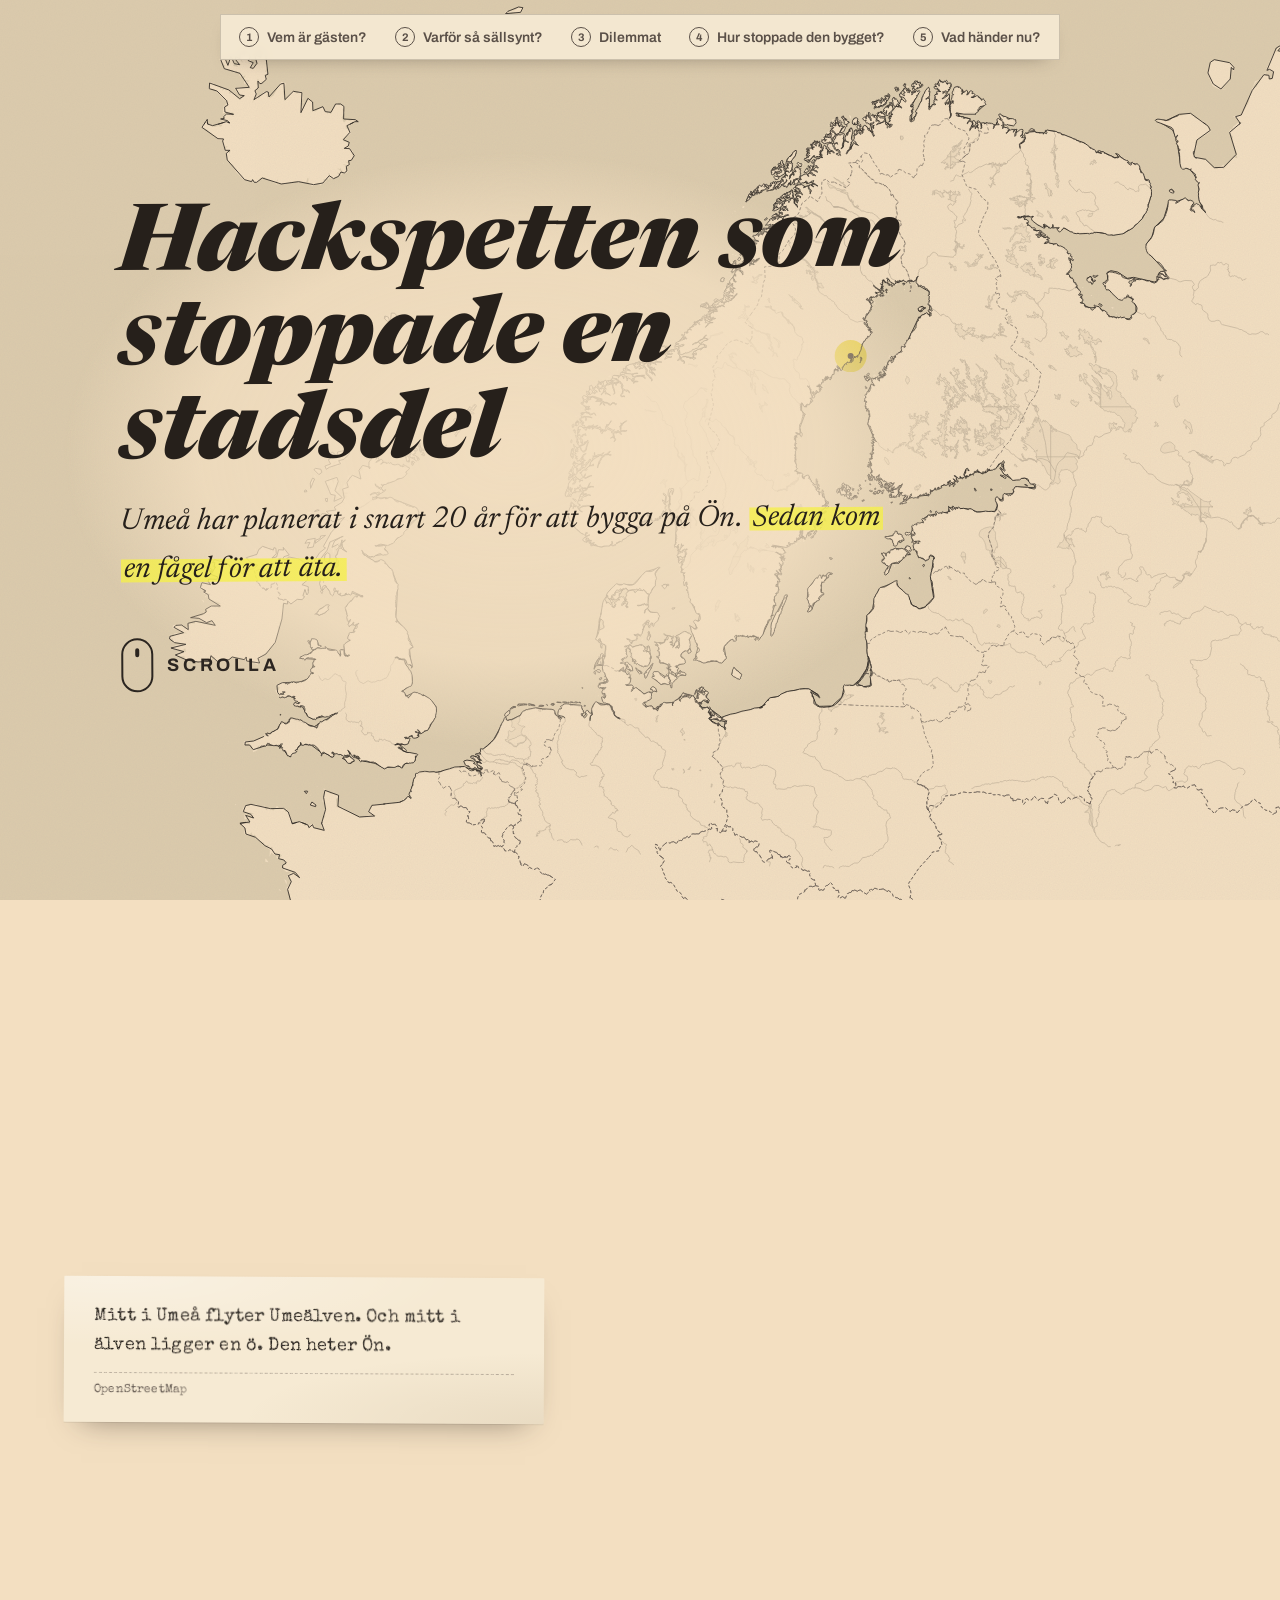
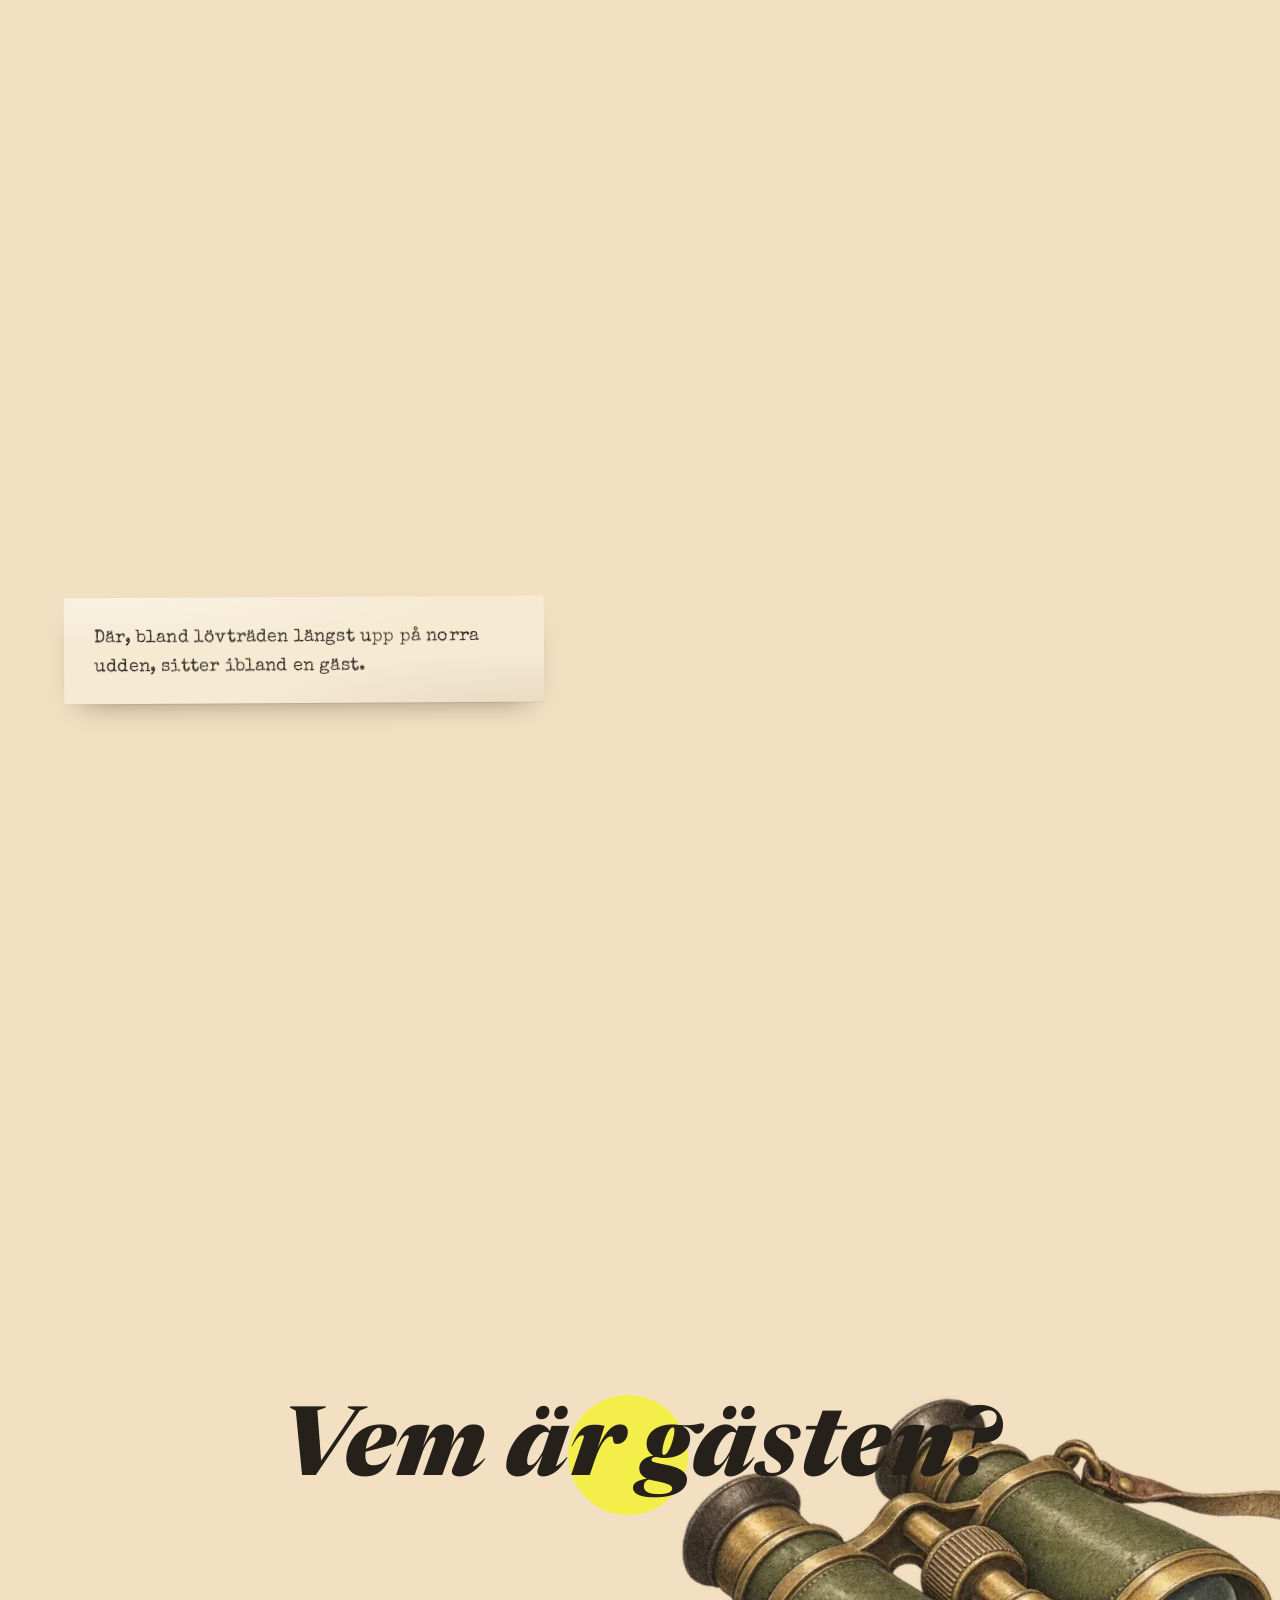
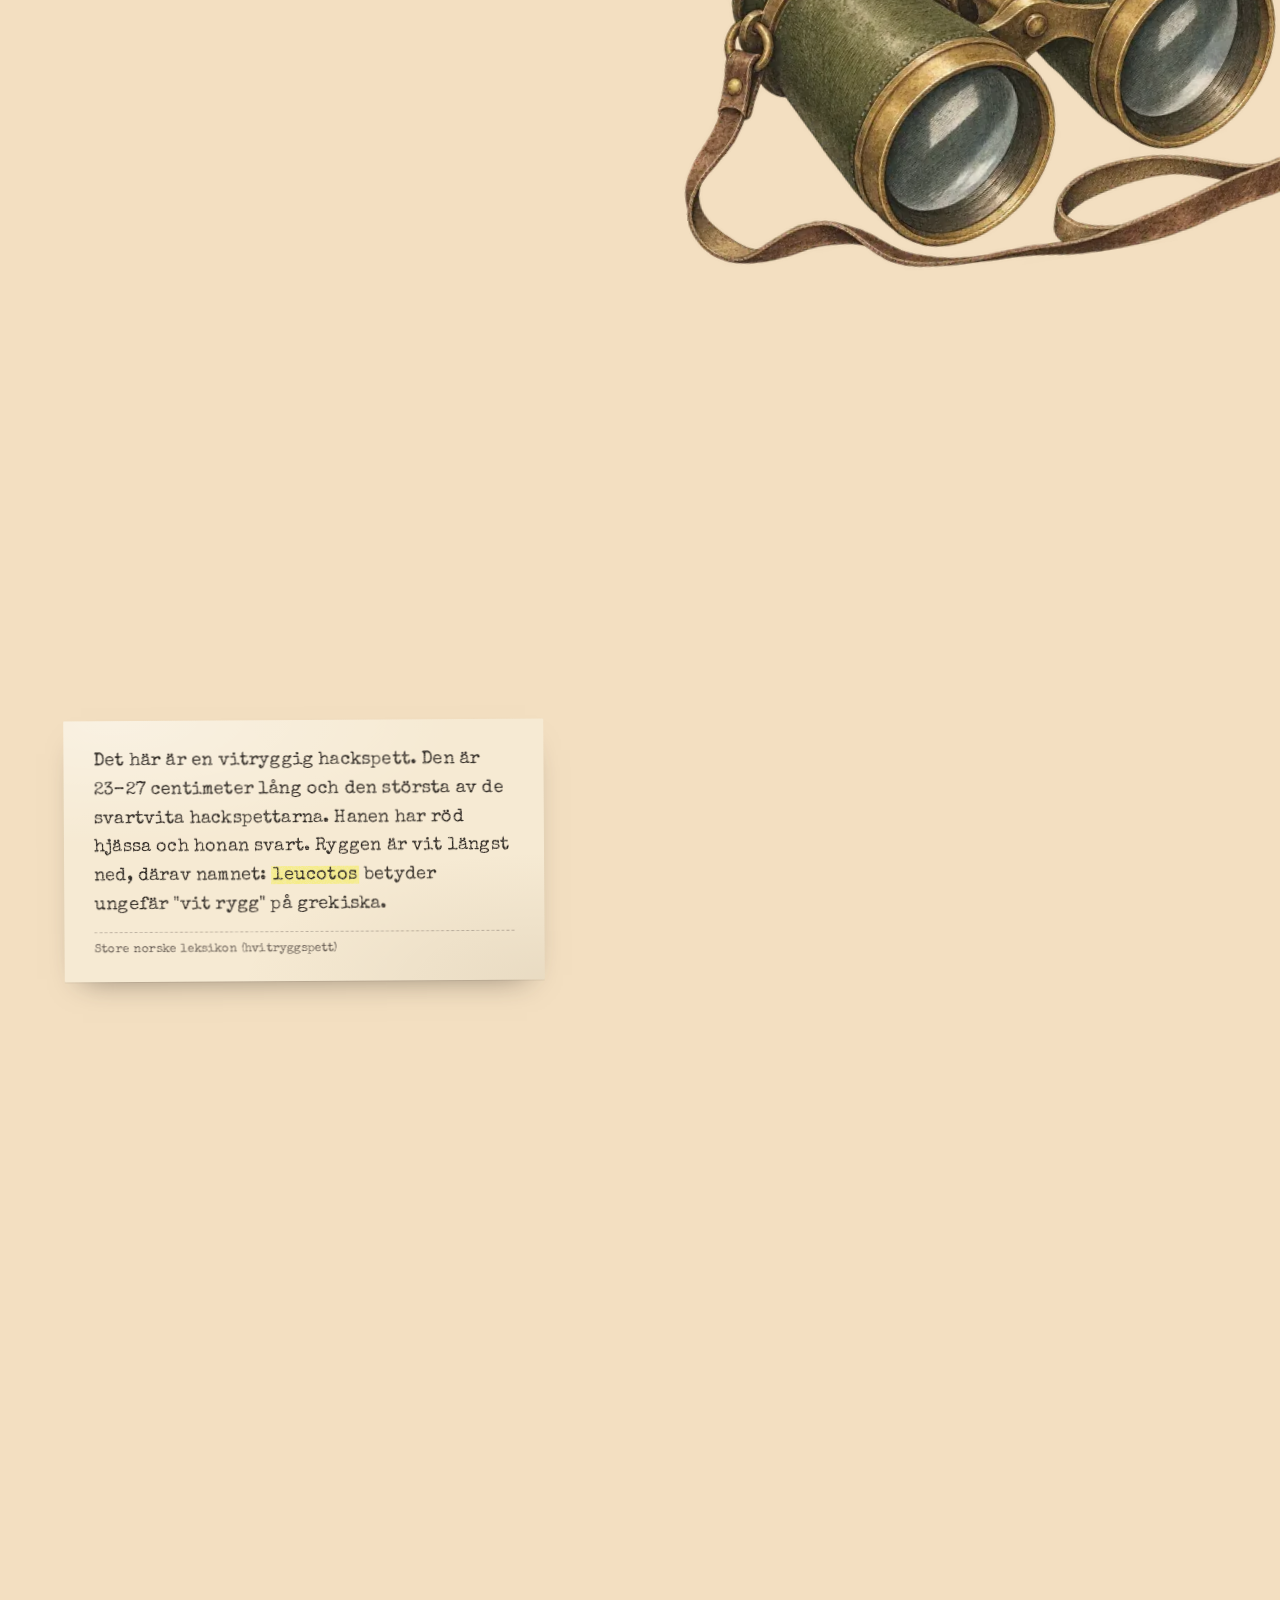
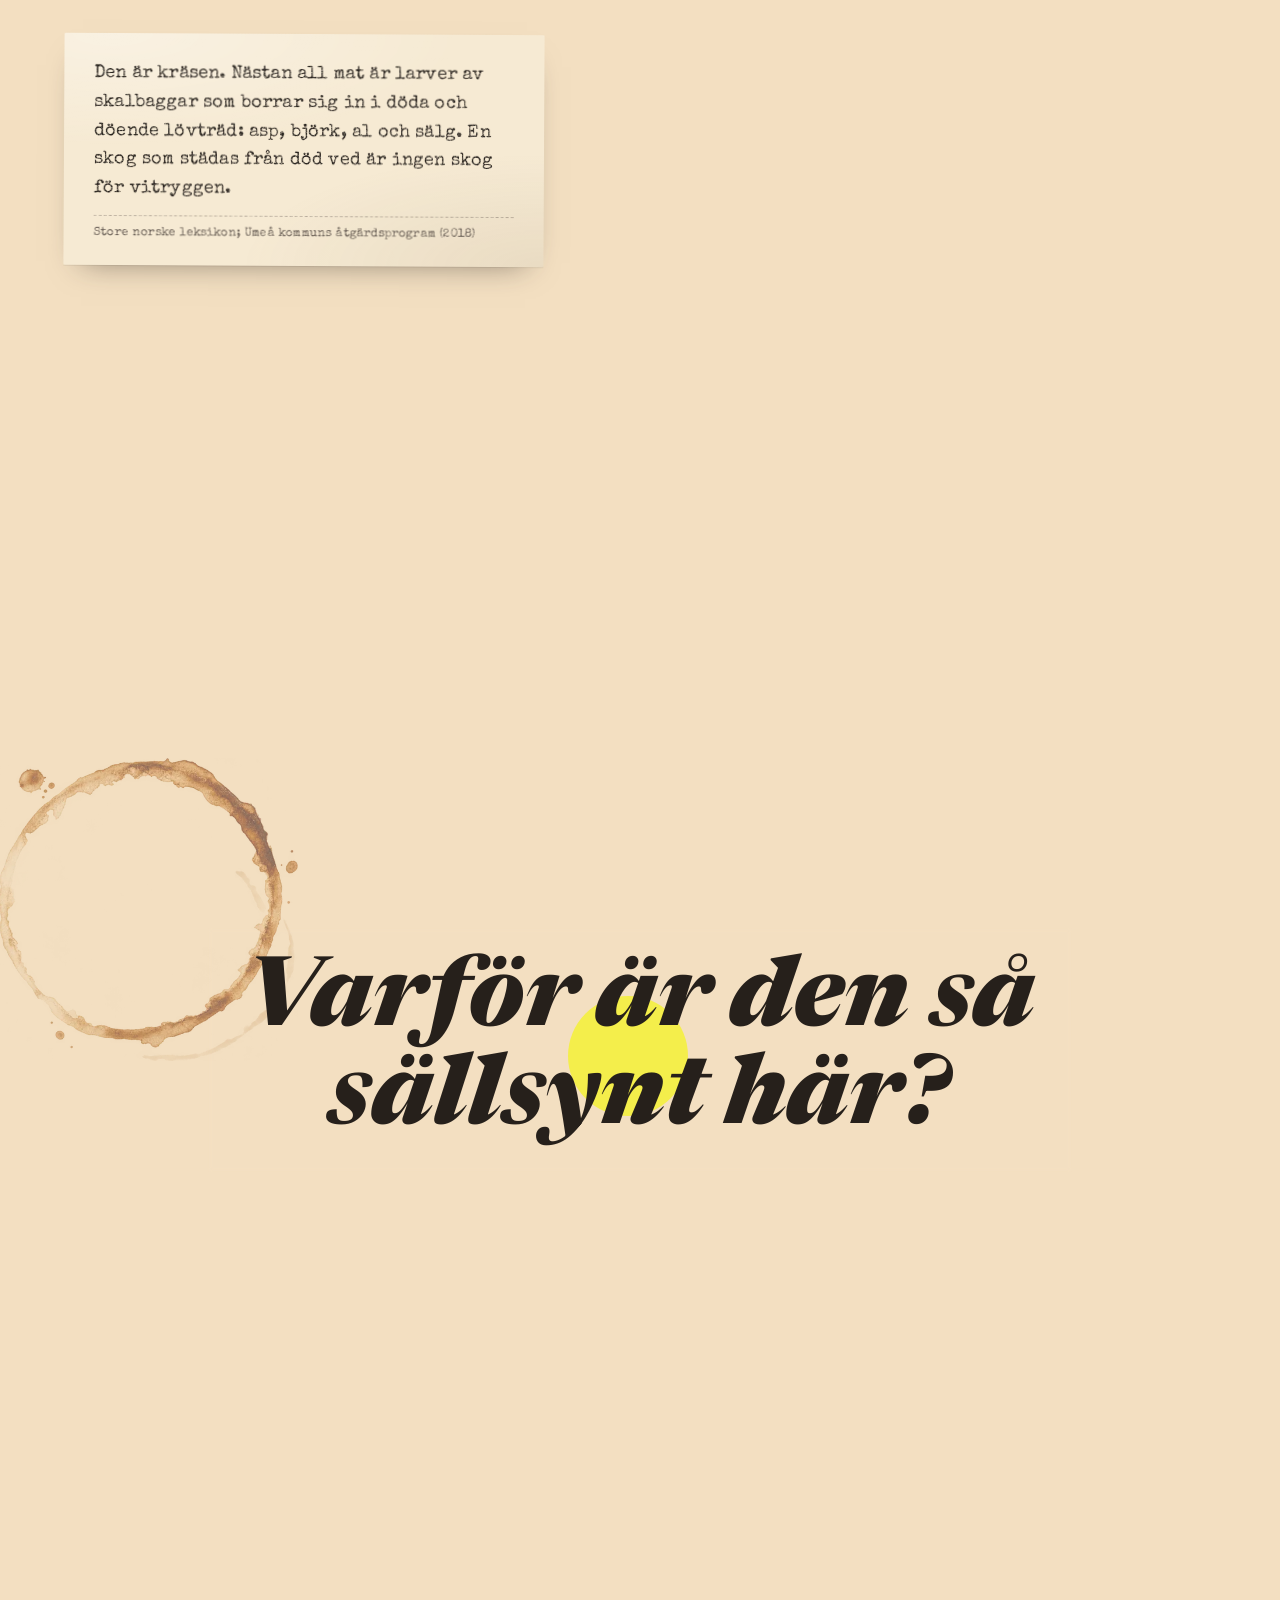
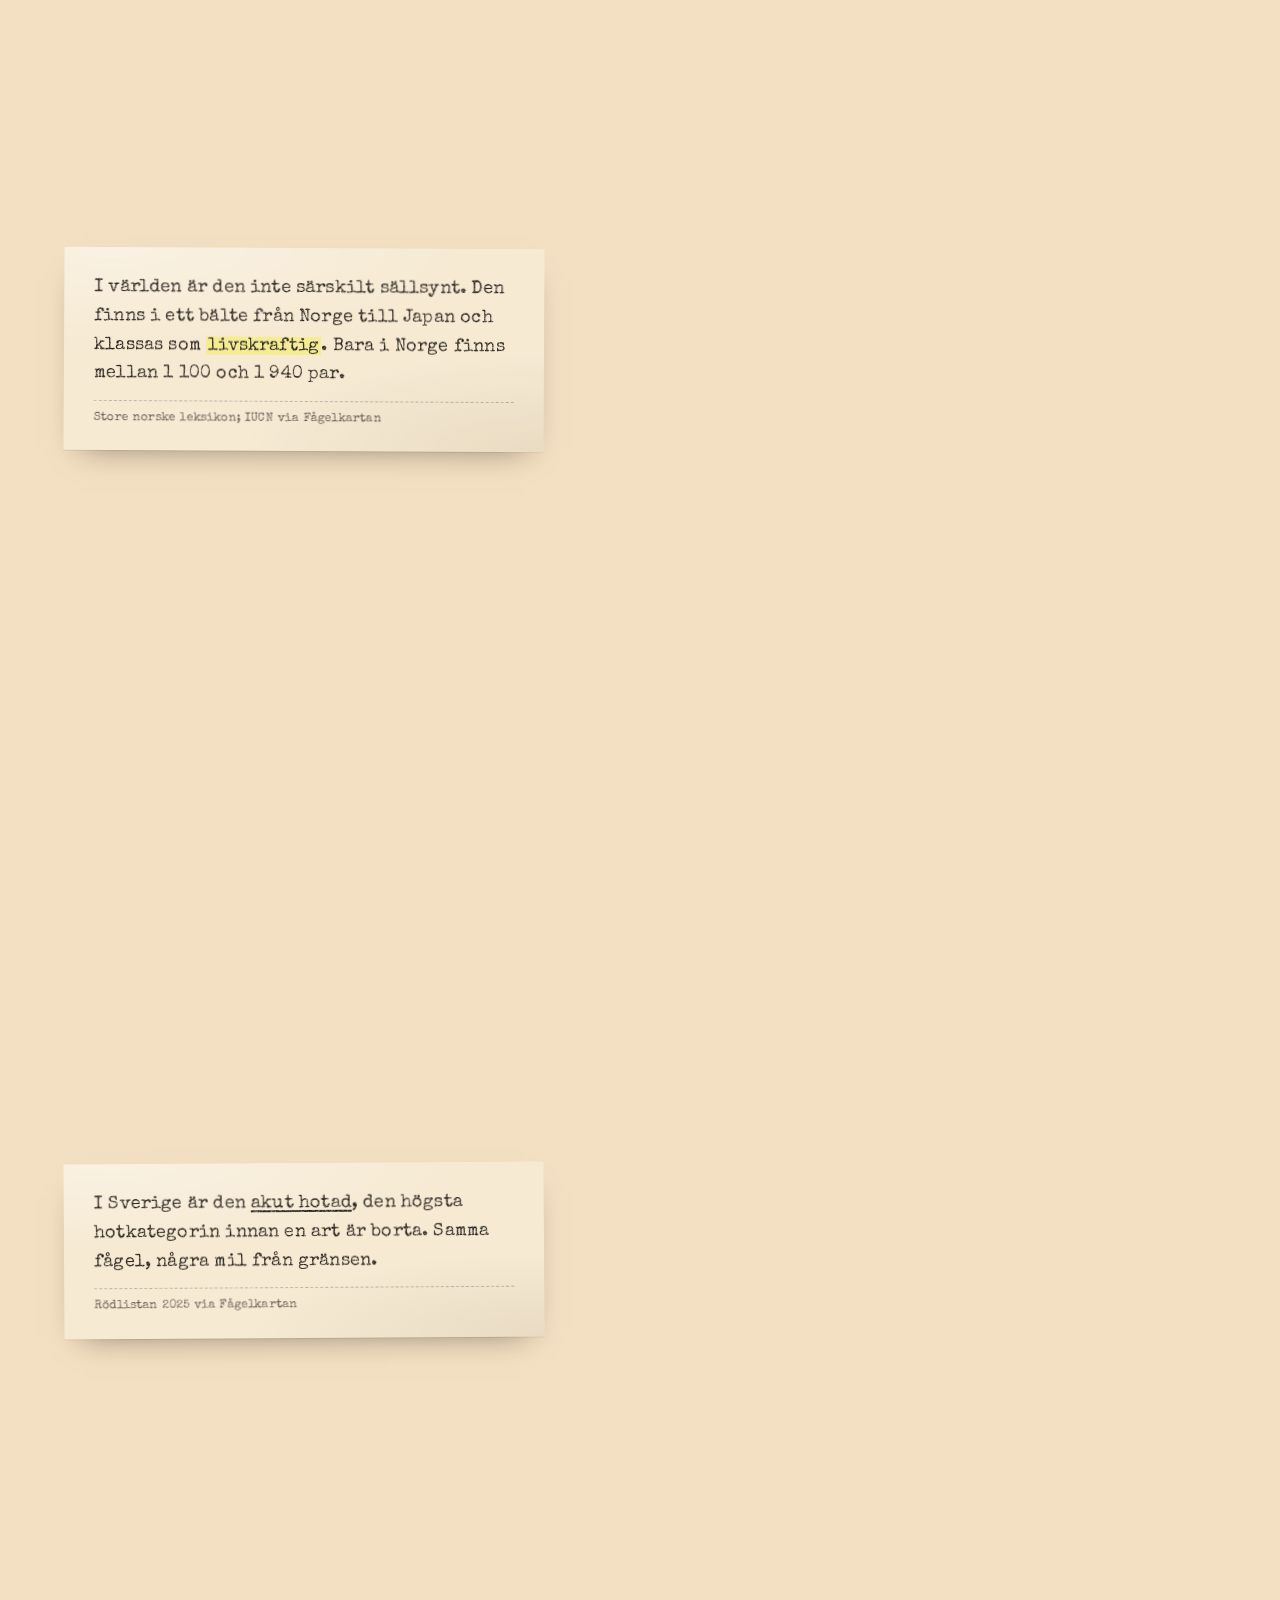
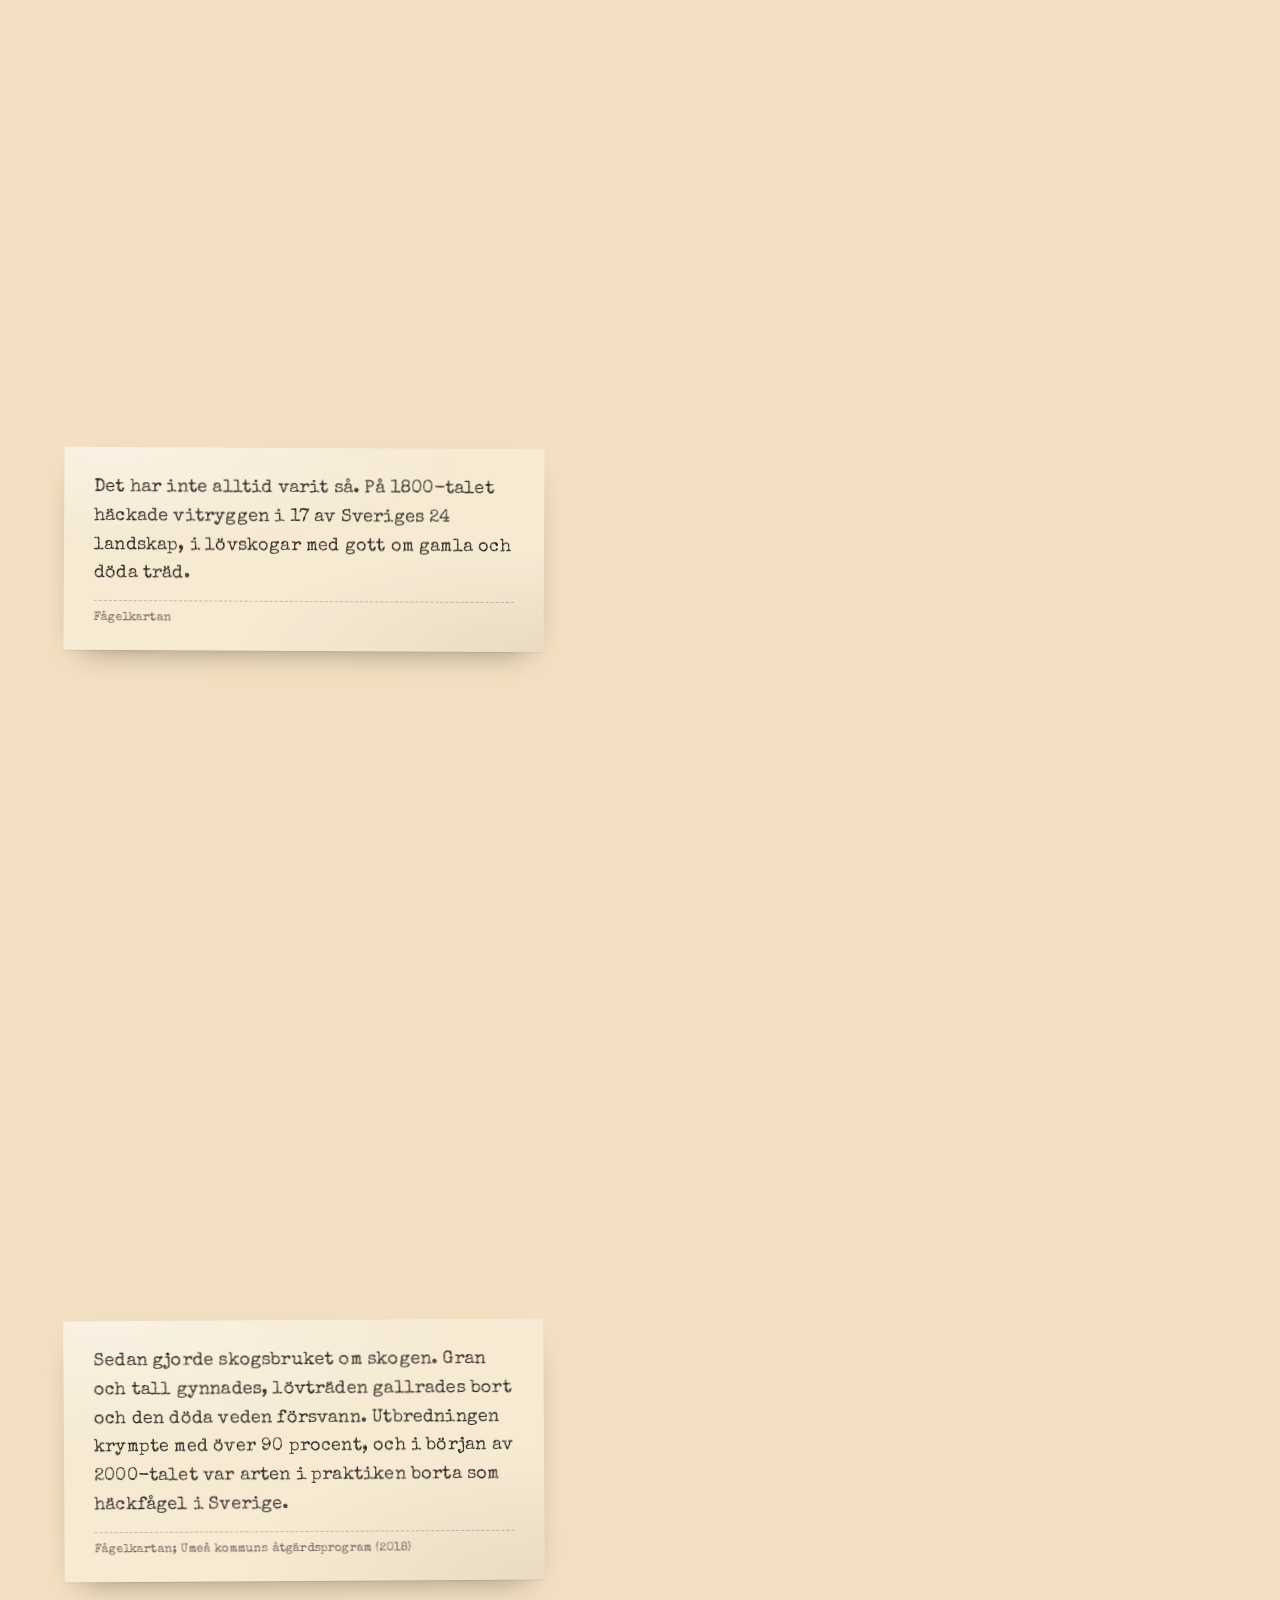
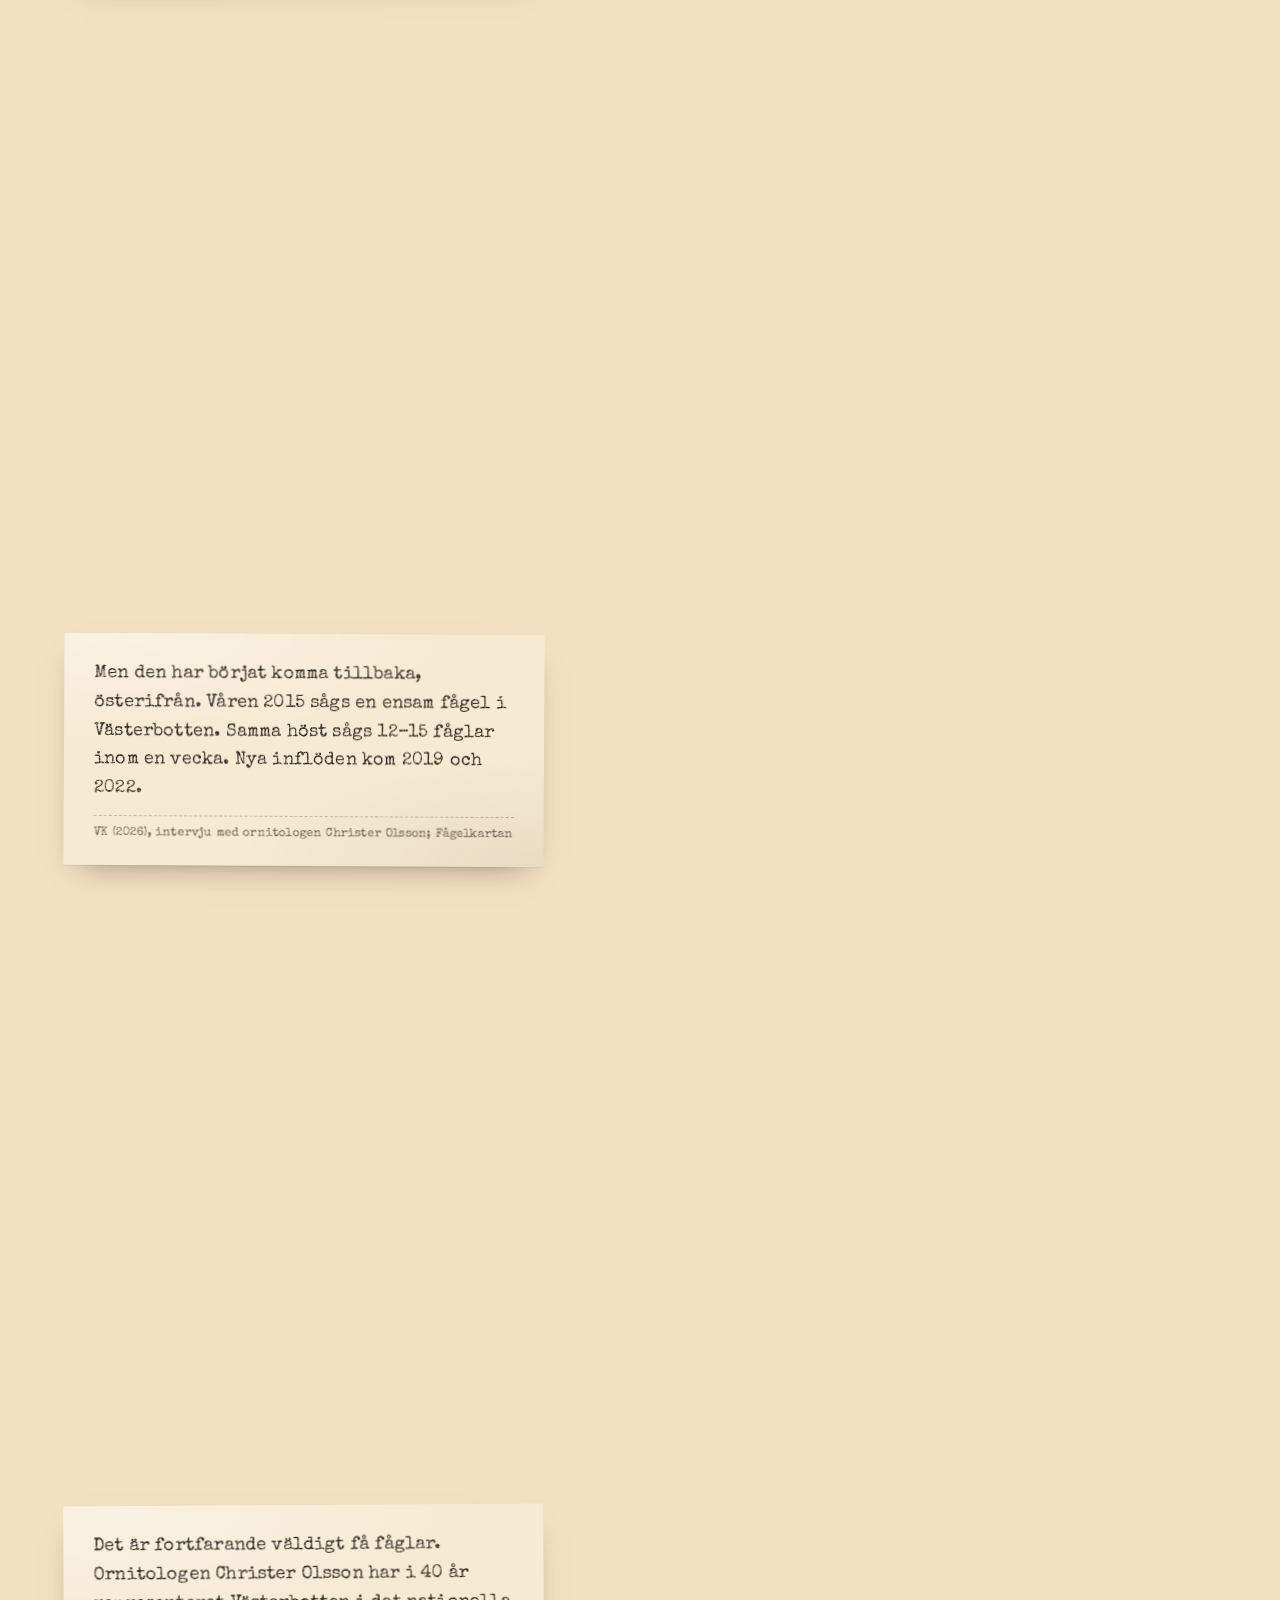
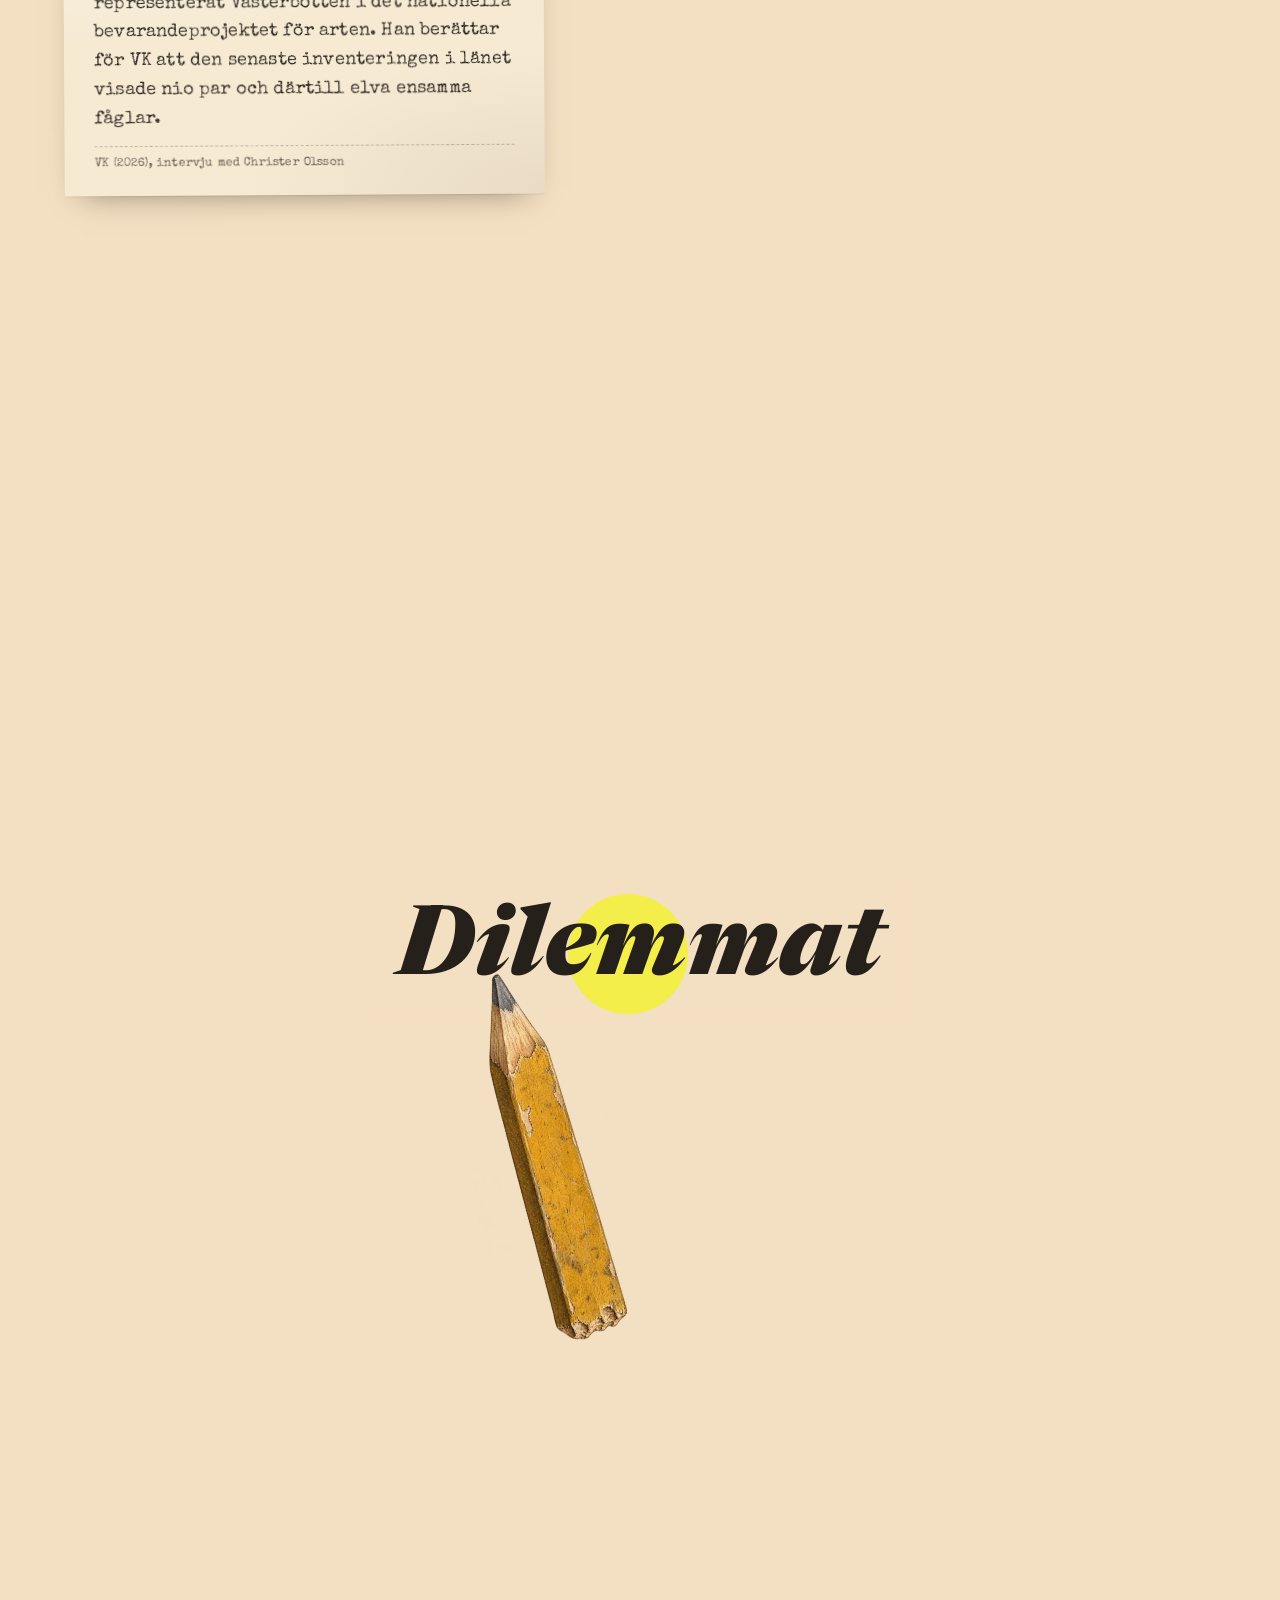
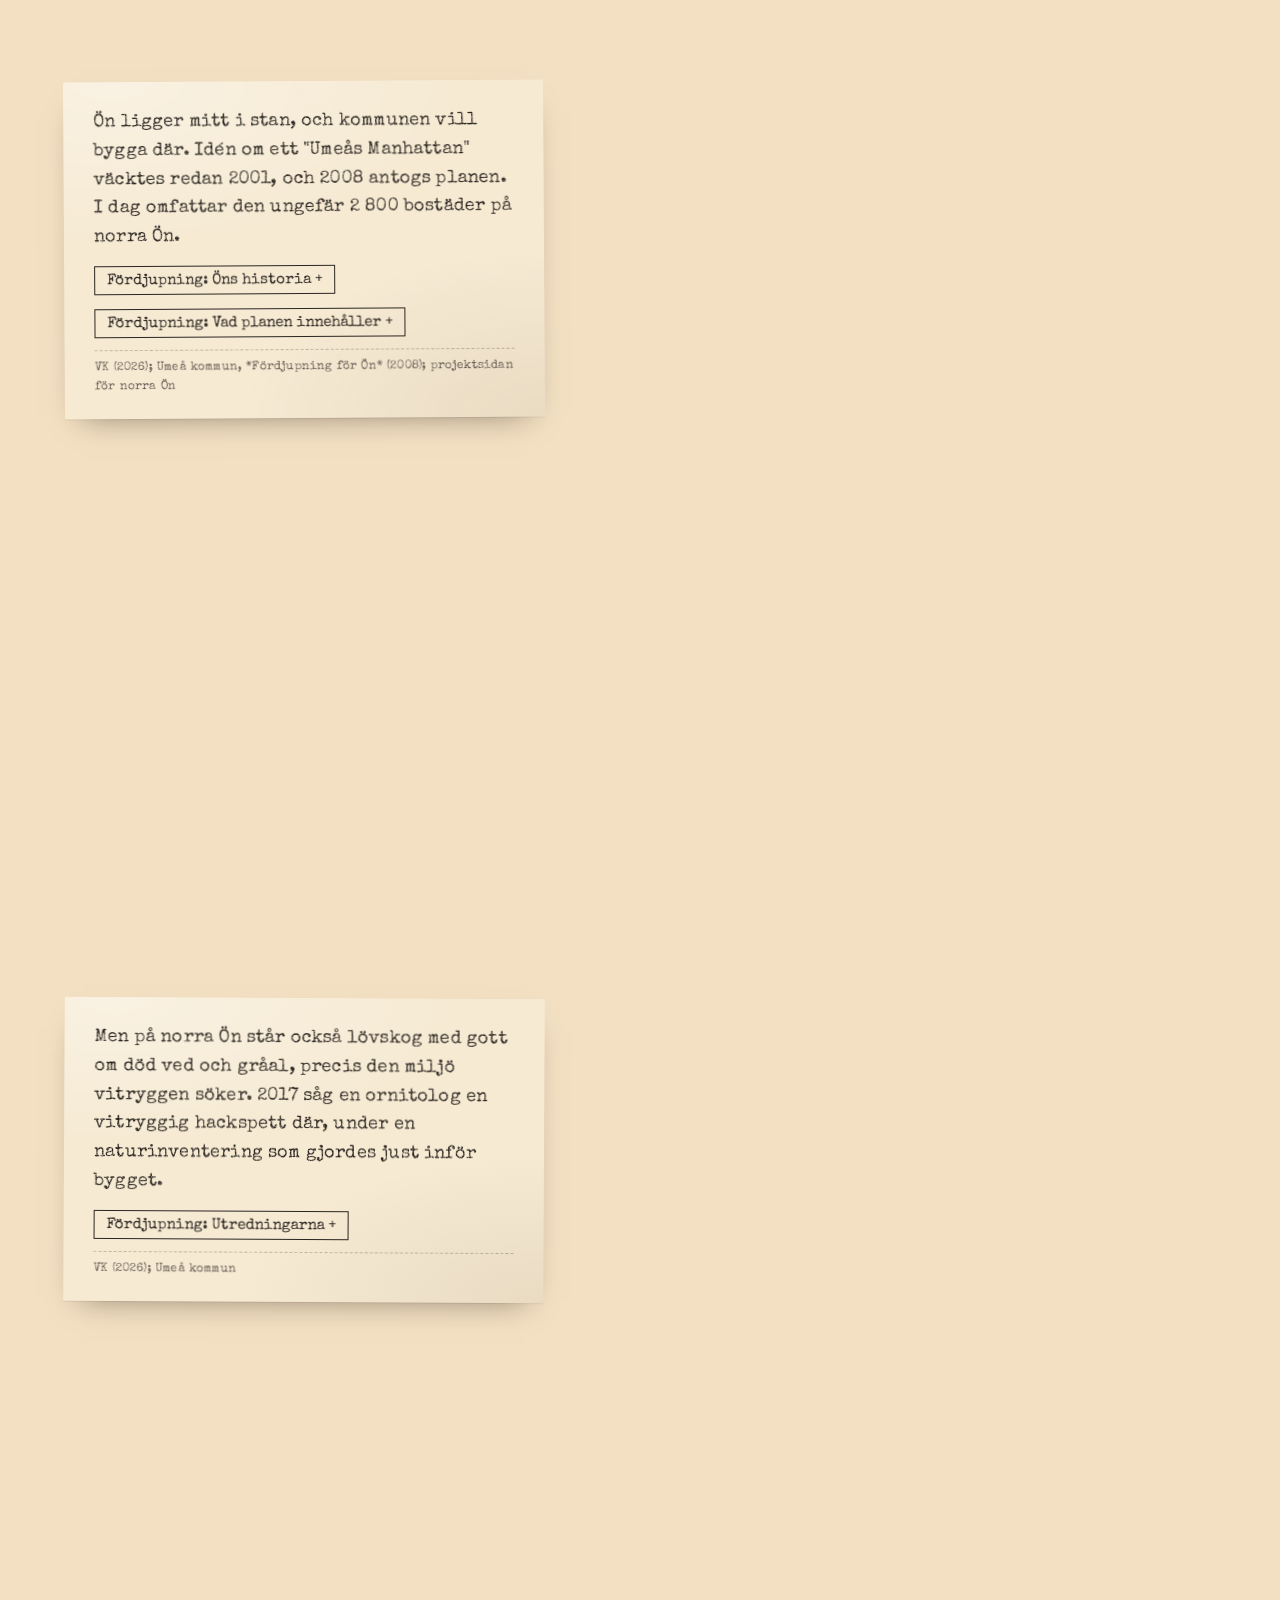
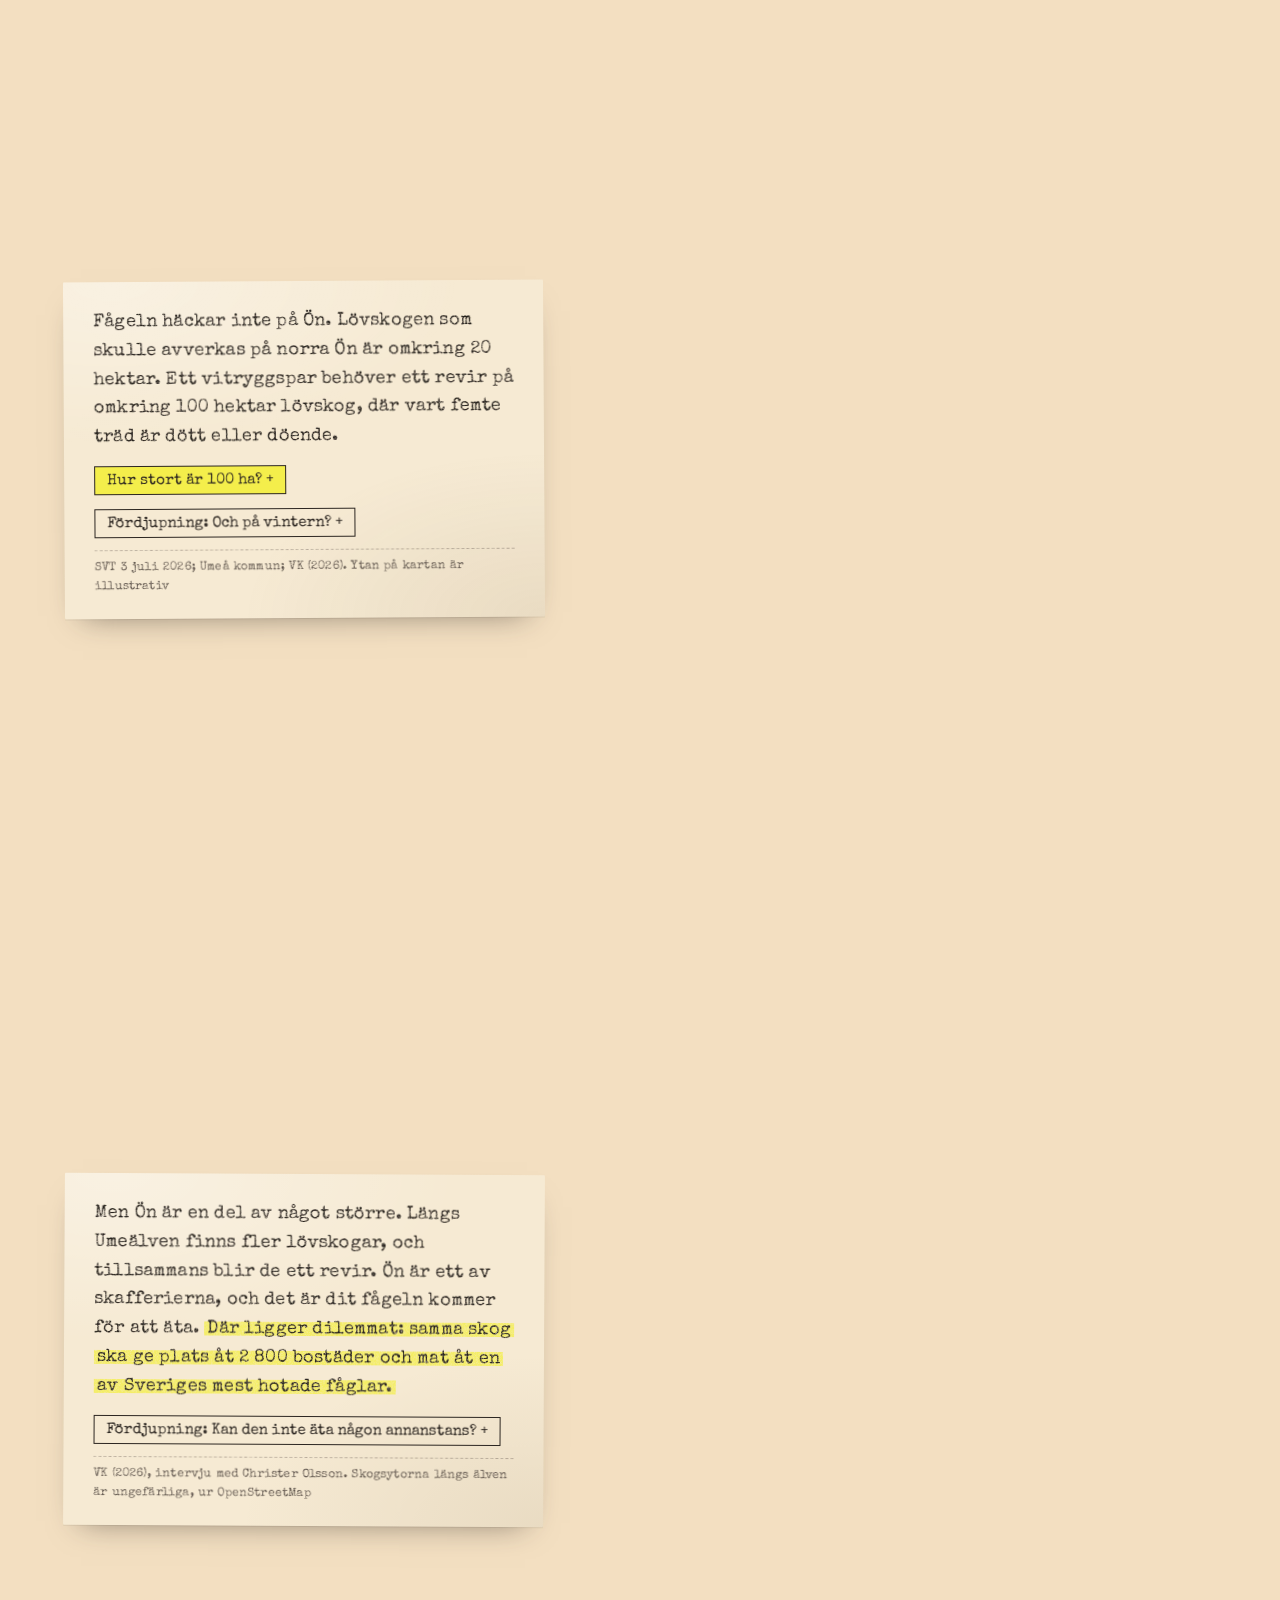
==== hackspett/index.html @ cfaf27ac "Hackspett förstra versionen" ====
<!doctype html>
<html lang="sv">
<head>
  <meta charset="utf-8">
  <meta name="viewport" content="width=device-width, initial-scale=1">
  <title>Hackspetten som stoppade en stadsdel</title>
  <meta name="description" content="Umeå har planerat i snart 20 år för att bygga på Ön. Sedan kom en fågel för att äta.">
  <meta property="og:title" content="Hackspetten som stoppade en stadsdel">
  <meta property="og:description" content="Umeå har planerat i snart 20 år för att bygga på Ön. Sedan kom en fågel för att äta.">
  <meta property="og:type" content="article">
  <meta property="og:locale" content="sv_SE">
  <meta property="og:image" content="https://whnd.se/hackspett/og.jpg">
  <meta property="og:image:width" content="1200">
  <meta property="og:image:height" content="630">
  <meta property="og:image:alt" content="Graverad plansch av en vitryggig hackspett på en trädstam, bredvid rubriken Hackspetten som stoppade en stadsdel">
  <meta name="twitter:card" content="summary_large_image">
  <meta name="twitter:title" content="Hackspetten som stoppade en stadsdel">
  <meta name="twitter:description" content="Umeå har planerat i snart 20 år för att bygga på Ön. Sedan kom en fågel för att äta.">
  <meta name="twitter:image" content="https://whnd.se/hackspett/og.jpg">
  <meta name="theme-color" content="#F3DFC1">
  <link rel="preconnect" href="https://fonts.googleapis.com">
  <link rel="preconnect" href="https://fonts.gstatic.com" crossorigin>
  <link href="https://fonts.googleapis.com/css2?family=Archivo:wght@400;500;700&family=Special+Elite&family=Newsreader:ital,opsz,wght@0,6..72,400;0,6..72,600;1,6..72,400;1,6..72,700;1,6..72,800&display=swap" rel="stylesheet">
  <script type="module" crossorigin src="./assets/main-CBr6T3GB.js"></script>
  <link rel="stylesheet" crossorigin href="./assets/main-Bh6C2mFi.css">
</head>
<body>
  <nav class="chapters" id="chapters" aria-label="Kapitel"></nav>
  <main>
    <section class="story" id="story">
      <div class="stage" id="stage">
        <svg id="map" class="layer" data-layer="map" aria-hidden="true"></svg>
        <canvas id="plate" class="layer" data-layer="plate" role="img" aria-label="Plansch av en vitryggig hackspett på en trädstam"></canvas>

        <div class="layer panel status" data-layer="status">
          <div class="row" data-p="status1"><span class="where">Världen</span><span class="what">Livskraftig</span></div>
          <div class="row" data-p="status2"><span class="where">Norge</span><span class="what">Livskraftig</span></div>
          <div class="row" data-p="status3"><span class="where">Sverige</span><span class="stamp small">Akut hotad</span></div>
        </div>

        <div class="layer panel forest" data-layer="forest">
          <div class="forest-head">
            <p class="forest-then" data-p="then">Förr: 17 av 24 landskap</p>
            <p class="forest-text" data-p="forestText">Lövskog blev gran.</p>
          </div>
          <svg id="forest" viewBox="-250 90 1500 450" preserveAspectRatio="xMidYMax meet" role="img" aria-label="En glänta med lövträd och döda stammar som fälls och ersätts av granar"></svg>
          <div class="forest-minus" data-p="minus"><span class="dot"></span><span class="num">−90 %</span><span class="cap">av utbredningen försvann</span></div>
        </div>

        <div class="layer panel stats" data-layer="stats">
          <div class="big"><span class="dot"></span><span class="num">2 800</span></div>
          <p class="cap">bostäder på norra Ön</p>
        </div>

        <div class="layer panel big201" data-layer="big201">
          <div class="line" data-p="b1"><span class="n"><i></i>20</span><span class="w">år.</span></div>
          <div class="line" data-p="b2"><span class="n"><i></i>20</span><span class="w">hektar.</span></div>
          <div class="line" data-p="b3"><span class="n"><i></i>1</span><span class="w">akut hotad art.</span><span class="mini" aria-hidden="true"></span></div>
        </div>

        <div class="layer panel doc" data-layer="doc">
          <div class="sheet" data-p="docIn">
            <img data-img="hf/dokument.webp" alt="Omslaget till ett åtgärdsprogram för vitryggig hackspett (illustration)">
            <span class="tag">Umeå · 2018</span>
          </div>
        </div>

        <div class="layer panel tl" data-layer="tl">
          <div class="tl-track">
            <div class="tl-bar"><span class="tl-fill" id="tlFill"></span></div>
            <div class="tl-pt" style="left:0%"><b>2001</b><span>idén om ”Umeås Manhattan”</span></div>
            <div class="tl-pt" style="left:22%"><b>2008</b><span>planen antas</span></div>
            <div class="tl-pt now" style="left:78%"><b>2026</b></div>
            <div class="tl-pt t33" style="left:100%" data-p="t33"><b>2033?</b><span>tidigast de första husen</span></div>
            <div class="tl-stamps">
              <div class="srow stampy" data-p="s1"><span class="stamp">Nej</span><span class="who"><b>Mars</b> Länsstyrelsen</span></div>
              <div class="srow stampy" data-p="s2"><span class="stamp">Nej</span><span class="who"><b>Juli</b> Mark- och miljödomstolen</span></div>
              <div class="srow stampy" data-p="s3"><span class="stamp">Prövas ej</span><span class="who"><b>Oktober</b> Mark- och miljööverdomstolen</span></div>
            </div>
          </div>
        </div>

        <div class="layer panel tlmini" data-layer="tlmini">
          <div class="strip"><b>2008</b><span class="seg"></span><b class="red">2026</b><span class="seg dash"></span><b class="big">2033?</b></div>
          <p>Tidigast de första husen. Broarna kommer först.</p>
        </div>

        <div class="layer panel grid" data-layer="grid">
          <div class="eu" data-p="eu">
            <svg viewBox="-60 -60 120 120" aria-hidden="true"><circle r="58" fill="#1F3E8C"/><g id="euStars" fill="#F4D23C"></g></svg>
            <span>EU-domstolen:<br><em>varje enskild fågel</em></span>
          </div>
          <div class="birds" id="birdGrid"></div>
        </div>

        <div class="layer panel check" data-layer="check">
          <div class="box">
          <h3>Dispens kräver</h3>
          <ul>
            <li><i></i>Ingen annan lämplig lösning</li>
            <li><i></i>Artens möjlighet att finnas kvar försämras inte – på något vis</li>
            <li><i></i>Ett särskilt dispensskäl</li>
          </ul>
          </div>
        </div>

        <div class="grain" aria-hidden="true"></div>
      </div>

      <div class="steps" id="steps"></div>
    </section>
  </main>
  <dialog id="more" aria-labelledby="moreTitle">
    <div class="sheet">
      <button class="close" type="button" aria-label="Stäng">×</button>
      <h2 id="moreTitle"></h2>
      <div class="body"></div>
    </div>
  </dialog>
  <!-- ink texture for the typewriter text: slightly ragged edges and uneven ink -->
  <svg width="0" height="0" style="position:absolute" aria-hidden="true">
    <filter id="typed" x="-5%" y="-5%" width="110%" height="110%">
      <feTurbulence type="fractalNoise" baseFrequency="0.9" numOctaves="2" seed="3" result="n"/>
      <feDisplacementMap in="SourceGraphic" in2="n" scale="1.1" xChannelSelector="R" yChannelSelector="G" result="d"/>
      <feTurbulence type="fractalNoise" baseFrequency="2.2" numOctaves="1" seed="8" result="speck"/>
      <feColorMatrix in="speck" type="matrix" values="0 0 0 0 0  0 0 0 0 0  0 0 0 0 0  -1.7 0 0 0 1.75" result="mask"/>
      <feComposite in="d" in2="mask" operator="in"/>
    </filter>
  </svg>
</body>
</html>
---- hackspett/assets/main-Bh6C2mFi.css ----
:root{--paper:#f3dfc1;--paper-2:#f8ebd6;--sea:#dccbac;--ink:#2b2520;--ink-soft:#5a5048;--yellow:#f4ee4b;--red:#c8382b;--serif:"Newsreader", Georgia, serif;--sans:"Archivo", system-ui, sans-serif}*{box-sizing:border-box}html,body{background:var(--paper);color:var(--ink);margin:0}body{font-family:var(--sans);-webkit-font-smoothing:antialiased}html.lenis,html.lenis body{height:auto}.lenis.lenis-smooth{scroll-behavior:auto!important}.story{position:relative}.stage{background:var(--paper);width:100%;height:100svh;position:sticky;top:0;overflow:hidden}.layer{opacity:0;pointer-events:none;will-change:opacity, transform;width:100%;height:100%;position:absolute;inset:0}#map{opacity:1}#plate{display:block}.grain{pointer-events:none;opacity:.14;background-image:url("data:image/svg+xml;utf8,<svg xmlns='http://www.w3.org/2000/svg' width='240' height='240'><filter id='n'><feTurbulence type='fractalNoise' baseFrequency='.85' numOctaves='2' stitchTiles='stitch'/><feColorMatrix values='0 0 0 0 0.5  0 0 0 0 0.45  0 0 0 0 0.4  0 0 0 1.1 0'/></filter><rect width='240' height='240' filter='url(%23n)'/></svg>");position:absolute;inset:0;transform:translateZ(0)}#map .sea{fill:var(--sea)}#map .land{fill:var(--paper);stroke:none}#map .coast{fill:none;stroke:var(--ink);stroke-width:.9px;vector-effect:non-scaling-stroke;stroke-linejoin:round}#map .lakes,#map .water{fill:var(--sea);stroke:var(--ink);stroke-width:.6px;vector-effect:non-scaling-stroke}#map .rivers,#map .streams{fill:none;stroke:var(--ink);stroke-width:.7px;vector-effect:non-scaling-stroke;stroke-linecap:round}#map .streams{stroke-width:.5px;stroke-dasharray:2 2}#map .borders{fill:none;stroke:var(--ink-soft);stroke-width:.6px;stroke-dasharray:3 2;vector-effect:non-scaling-stroke}#map .woods{fill:#dcd3a6;stroke:none}#map .road-major{fill:none;stroke:var(--ink);stroke-width:1.5px;vector-effect:non-scaling-stroke;stroke-linecap:round}#map .road-minor{fill:none;stroke:var(--ink);stroke-width:.7px;vector-effect:non-scaling-stroke;stroke-linecap:round}#map .paths{fill:none;stroke:var(--ink-soft);stroke-width:.45px;vector-effect:non-scaling-stroke;stroke-dasharray:1.5 1.5}#map .rail{fill:none;stroke:var(--ink);stroke-width:1.2px;vector-effect:non-scaling-stroke;stroke-dasharray:6 3}#map .buildings{fill:var(--ink);opacity:.72}#map .island{fill:none;stroke:var(--ink);stroke-width:2.2px;vector-effect:non-scaling-stroke}#map .hl{mix-blend-mode:multiply}#map .hl-yellow{fill:var(--yellow)}#map .hl-red{fill:var(--red);opacity:.35}#map .hl-grey{fill:#b9ae9d}#map .range circle{fill:var(--yellow)}#map .arrow{fill:none;stroke:var(--ink);stroke-linecap:round}#map .square{fill:none;stroke:var(--ink);stroke-width:1.5px;stroke-dasharray:5 4;vector-effect:non-scaling-stroke}#map .bridge{fill:none;stroke:var(--red);stroke-width:3px;vector-effect:non-scaling-stroke;stroke-dasharray:6 5;stroke-linecap:round}#map text{font-family:var(--serif);fill:var(--ink);paint-order:stroke;stroke:var(--paper);stroke-width:3px;stroke-linejoin:round;font-style:italic;font-weight:600}#map text.sans{font-family:var(--sans);letter-spacing:.08em;text-transform:uppercase;font-style:normal;font-weight:700}.photo img{object-fit:cover;object-position:58% 40%;width:100%;height:100%;display:block}.photo figcaption,.placeholder small{color:#fff;text-shadow:0 1px 3px #0009;font-size:12px;position:absolute;bottom:10px;right:12px}.placeholder{place-items:center;display:grid}.ph-box{aspect-ratio:4/3;border:2px dashed var(--ink);background:repeating-linear-gradient(135deg, transparent 0 14px, #2b25200f 14px 15px), var(--paper-2);text-align:center;flex-direction:column;justify-content:center;align-items:center;gap:10px;width:min(82vw,720px);padding:24px;display:flex}.ph-box span{font-family:var(--serif);font-size:clamp(22px,3vw,34px);font-style:italic}.ph-box small{color:var(--ink-soft);text-shadow:none;font-size:14px;position:static}.panel{flex-direction:column;justify-content:center;align-items:center;padding:8vh 6vw;display:flex}.panel .cap{font-family:var(--serif);text-align:center;margin:18px 0 0;font-size:clamp(20px,2.4vw,30px);font-style:italic}.panel h3{font-family:var(--serif);margin:0 0 20px;font-size:clamp(28px,3.6vw,48px);font-style:italic;font-weight:700}.stamp{border:6px solid var(--red);color:var(--red);font-family:var(--sans);text-transform:uppercase;letter-spacing:.08em;background:#f3dfc166;padding:4px 18px;font-size:clamp(36px,6vw,72px);font-weight:700;display:inline-block;transform:rotate(-4deg)}.stamp.small{border-width:4px;font-size:clamp(18px,2.4vw,28px)}.status{justify-content:flex-start;align-items:stretch;padding-top:7vh}.status .row{border-bottom:2px solid var(--ink);background:#f3dfc1d9;justify-content:space-between;align-items:center;gap:16px;width:100%;max-width:560px;margin:0 auto;padding:8px 0;display:flex}.status .where{font-family:var(--serif);font-size:clamp(26px,3.2vw,40px);font-style:italic;font-weight:700}.status .what{font-size:clamp(16px,1.8vw,22px);font-weight:700}.big{align-items:baseline;gap:18px;display:flex;position:relative}.big .dot,.big201 i{background:var(--yellow);mix-blend-mode:multiply;border-radius:50%;position:absolute}.big .dot{width:1.2em;height:1.2em;font-size:clamp(120px,22vw,260px);top:-.05em;left:-.25em}.big .num{white-space:nowrap;font-family:var(--serif);font-size:clamp(120px,22vw,260px);font-style:italic;font-weight:800;line-height:1;position:relative}.big .of{font-family:var(--serif);font-size:clamp(24px,3vw,40px);font-style:italic;position:relative}.count{justify-content:flex-start;align-items:flex-start;padding-top:8vh}.trees{justify-content:flex-end;padding-bottom:6vh}.trees svg{width:min(92vw,700px);height:auto}.timeline ol{border-left:3px solid var(--ink);background:#f3dfc1e0;margin:0;padding:0 0 0 28px;list-style:none}.timeline li{align-items:baseline;gap:20px;padding:10px 16px 10px 0;display:flex}.timeline b{font-family:var(--serif);min-width:4.5em;font-size:clamp(26px,3.2vw,40px);font-style:italic}.timeline span{font-size:clamp(16px,1.8vw,22px)}.stats{flex-flow:wrap;align-content:center;gap:28px 48px}.stats div{background:#f3dfc1e0;flex-direction:column;align-items:center;padding:6px 10px;display:flex}.stats b{font-family:var(--serif);font-size:clamp(56px,8vw,110px);font-style:italic;font-weight:800;line-height:1}.stats span{letter-spacing:.06em;text-transform:uppercase;font-size:16px;font-weight:700}.big201{align-items:flex-start;gap:2vh;padding-left:10vw}.big201 .line{align-items:baseline;gap:24px;display:flex}.big201 .n{font-family:var(--serif);min-width:1.3em;font-size:clamp(110px,18vh,220px);font-style:italic;font-weight:800;line-height:1;position:relative}.big201 i{width:1.15em;height:1.15em;top:-.05em;left:-.2em}.big201 .n{z-index:0}.big201 .w{font-family:var(--serif);font-size:clamp(48px,8vh,96px);font-style:italic;font-weight:700}.comp{align-items:flex-start;padding-left:max(6vw,24px)}.comp ul{font-family:var(--serif);margin:0;padding:0;font-size:clamp(24px,3vw,38px);list-style:none}.comp li:before{content:"◦ "}.comp .cap{text-align:left;font-size:18px}.stamps{align-items:flex-start;gap:3vh;padding-left:max(8vw,24px)}.stamps .srow{align-items:center;gap:24px;display:flex}.stamps .srow:nth-child(2){margin-left:6vw}.stamps .srow:nth-child(3){margin-left:12vw}.stamps .who{flex-direction:column;font-size:18px;display:flex}.stamps .who b{font-family:var(--serif);font-size:clamp(24px,2.6vw,34px);font-style:italic}.grid .birds{grid-template-columns:repeat(8,minmax(0,1fr));gap:14px;width:min(86vw,640px);display:grid}.grid svg{width:100%;height:auto}.check ul{flex-direction:column;gap:18px;max-width:620px;margin:0;padding:0;list-style:none;display:flex}.check li{align-items:flex-start;gap:16px;font-size:clamp(20px,2.2vw,28px);display:flex}.check i{border:3px solid var(--ink);background:var(--paper-2);flex:0 0 34px;height:34px}.sizes{flex-flow:wrap;align-content:center;gap:6vw}.sizes .opt{font-family:var(--serif);flex-direction:column;align-items:center;gap:12px;font-size:24px;font-style:italic;display:flex}.sizes .blob{background:var(--ink);opacity:.85;border-radius:48% 52% 50% 50%/30% 30% 70% 70%}.sizes .full{width:200px;height:90px}.sizes .small{opacity:.55;width:110px;height:60px}.sizes .cap{flex-basis:100%;font-size:20px}.t2033 .track{font-family:var(--serif);align-items:center;gap:18px;font-size:clamp(48px,7vw,96px);font-style:italic;font-weight:800;display:flex}.t2033 .bar{background:var(--ink);width:min(40vw,420px);height:6px;display:block}.t2033 .b{color:var(--red)}.steps{z-index:2;pointer-events:none;margin-top:-100svh;padding:0 0 40vh;position:relative}.step{align-items:center;min-height:100svh;padding:0 5vw;display:flex}.step:first-child{min-height:100svh}.card{pointer-events:auto;max-width:30rem;font-family:var(--serif);-webkit-backdrop-filter:blur(2px);backdrop-filter:blur(2px);background:#f8ebd6f0;border:1px solid #2b252040;padding:22px 26px 18px;font-size:21px;line-height:1.5;box-shadow:0 10px 30px -18px #2b252099}.card p{margin:0 0 .6em}.card p:last-of-type{margin-bottom:0}.card h1{font-family:var(--serif);margin:0 0 14px;font-size:clamp(40px,6vw,72px);font-style:italic;font-weight:800;line-height:1.02}.card .kicker{font-family:var(--sans);letter-spacing:.14em;text-transform:uppercase;color:var(--ink-soft);margin-bottom:8px;font-size:12px;font-weight:700}.card .src{font-family:var(--sans);color:var(--ink-soft);border-top:1px solid #2b252026;margin-top:12px;padding-top:8px;font-size:12px}.card .note{font-family:var(--sans);background:#f4ee4b59;margin-top:12px;padding:10px 12px;font-size:14px;line-height:1.45}.step.title .card{box-shadow:none;-webkit-backdrop-filter:none;backdrop-filter:none;background:radial-gradient(closest-side,#f3dfc1eb,#f3dfc1bf 70%,#f3dfc100);border:0;max-width:46rem;padding:48px 56px}.step.title .card p{font-size:24px}.step.final .card{box-shadow:none;text-align:center;background:0 0;border:0;max-width:44rem;margin:0 auto}.scrollhint{font-family:var(--sans);letter-spacing:.14em;text-transform:uppercase;color:var(--ink-soft);margin-top:28px;font-size:13px}@media (min-width:761px){.panel{align-items:center;padding-left:calc(5vw + 33rem);padding-right:4vw}.placeholder{padding-left:calc(5vw + 31rem)}.ph-box{width:min(46vw,640px)}.big201,.comp,.stamps{padding-left:calc(5vw + 34rem)}#plate{width:64%;left:auto;right:0}.step.final{justify-content:flex-start}.step.final .card{text-align:left;margin:0}}@media (max-width:760px){.step{align-items:flex-end;padding:0 4vw 9vh}.card{width:100%;max-width:none;padding:16px 18px 14px;font-size:18px}.step.title{align-items:center}.grid .birds{grid-template-columns:repeat(6,minmax(0,1fr))}.panel{padding-bottom:38vh}.count,.status{padding-top:5vh}.big201{padding-left:8vw}.big201 .n{font-size:clamp(72px,11vh,120px)}.big201 .w{font-size:clamp(34px,5.5vh,56px)}.stamps{padding-left:6vw}.stamps .srow:nth-child(2){margin-left:4vw}.stamps .srow:nth-child(3){margin-left:8vw}.stamps .stamp{border-width:4px;font-size:30px}.stamps .who{font-size:14px}.stamps .who b{font-size:20px}}@media (prefers-reduced-motion:reduce){.layer{transition:opacity .4s}}.minus .big .num,.minus .big .dot{font-size:clamp(90px,14vw,200px)}#map path{vector-effect:non-scaling-stroke}#map .arrow{vector-effect:none}:root{--type:"Special Elite", "Courier Prime", "Courier New", monospace}.card{font-family:var(--type);letter-spacing:.01em;color:#26201b;background:radial-gradient(120% 80% at 10% 0,#ffffff59,#0000 60%),radial-gradient(90% 70% at 100% 100%,#785a321a,#0000 70%),#f6ead3;border:0;border-radius:1px;padding:26px 30px 22px;font-size:18px;line-height:1.6;box-shadow:0 1px #2b252014,0 14px 30px -18px #2b25208c}.card p,.card .kicker,.card .src{filter:url(#typed)}.card strong{text-underline-offset:3px;font-weight:400;text-decoration:underline;text-decoration-thickness:1.5px}.card em{background:#f4ee4b8c;padding:0 2px;font-style:normal}.card .kicker{font-family:var(--type);letter-spacing:.12em;color:#6a5d52;font-size:13px}.card .src{font-family:var(--type);border-top:1px dashed #2b25204d;font-size:12px}.step:nth-child(odd) .card{transform:rotate(-.35deg)}.step:nth-child(2n) .card{transform:rotate(.3deg)}.step.title .card p{font-family:var(--serif);filter:none;font-style:italic}.scrollhint{font-family:var(--sans);letter-spacing:.2em;color:var(--ink);align-items:center;gap:14px;margin-top:34px;font-size:15px;font-weight:700;display:inline-flex}.scrollhint:after{content:""}.scrollhint .arrow{border:2px solid var(--ink);border-radius:14px;width:26px;height:44px;position:relative}.scrollhint .arrow:before{content:"";background:var(--ink);border-radius:2px;width:4px;height:9px;margin-left:-2px;animation:1.6s ease-in-out infinite wheel;position:absolute;top:8px;left:50%}@keyframes wheel{0%{opacity:1;transform:translateY(0)}70%{opacity:0;transform:translateY(16px)}to{opacity:0;transform:translateY(0)}}.scrollhint span{animation:1.6s ease-in-out infinite nudge}@keyframes nudge{0%,to{transform:translateY(0)}50%{transform:translateY(4px)}}@media (min-width:761px){.step.title .card{max-width:56rem}.step.title .card h1{font-size:clamp(64px,7.2vw,108px)}.step.title .card p{font-size:30px}.scrollhint{margin-top:44px;font-size:18px}.scrollhint .arrow{border-radius:17px;width:32px;height:54px}}.step.interlude{justify-content:center}.step.interlude .card{box-shadow:none;text-align:center;background:0 0;max-width:none;position:relative;transform:none}.step.interlude .card h1{margin:0;font-size:clamp(110px,17vw,260px);position:relative}.step.interlude .card h1:before{content:"";z-index:-1;background:var(--yellow);mix-blend-mode:multiply;border-radius:50%;width:1.25em;height:1.25em;position:absolute;top:52%;left:50%;transform:translate(-60%,-50%)}.step.interlude .card .src,.step.interlude .card .kicker{display:none}.status .row{padding:10px 26px}.stats{flex-direction:column}.stats .num{font-size:clamp(110px,16vw,220px)}#map .squares.pop rect{animation:1.8s ease-out flash}@keyframes flash{0%{fill:#f4ee4b00}18%{fill:#f4ee4bf2;stroke-width:3px}to{fill:#f4ee4b40}}#map .squares rect{fill:#f4ee4b40}.more-btn{pointer-events:auto;font-family:var(--type);color:var(--ink);border:1.5px solid var(--ink);cursor:pointer;background:0 0;margin-top:14px;padding:6px 12px;font-size:15px}.more-btn:hover,.more-btn:focus-visible{background:var(--yellow);outline:none}dialog#more{background:0 0;border:0;max-width:min(92vw,640px);padding:0}dialog#more::backdrop{-webkit-backdrop-filter:blur(2px);backdrop-filter:blur(2px);background:#2b252073}dialog#more .sheet{font-family:var(--type);color:#26201b;background:#f6ead3;padding:34px 38px 30px;font-size:18px;line-height:1.6;position:relative;box-shadow:0 24px 60px -20px #0009}dialog#more h2{font-family:var(--serif);margin:0 0 14px;font-size:36px;font-style:italic;font-weight:800}dialog#more ul{margin:0;padding-left:1.1em}dialog#more .close{cursor:pointer;color:var(--ink);background:0 0;border:0;font-size:30px;position:absolute;top:8px;right:12px}dialog#more .ph-inline{border:2px dashed var(--ink);text-align:center;font-family:var(--serif);background:repeating-linear-gradient(135deg,#0000 0 14px,#2b25200f 14px 15px);margin-top:16px;padding:40px 16px;font-style:italic;display:block}.step.title .card em{background:0 0;padding:0;font-style:italic}.big201 .w{white-space:nowrap}@media (min-width:761px){.big201 .w{font-size:clamp(40px,6.5vh,80px)}}#map .sq30{fill:var(--yellow);mix-blend-mode:multiply;stroke:var(--ink);stroke-width:1.5px;vector-effect:non-scaling-stroke}#map .sq100{fill:none;stroke:var(--ink);stroke-width:2.5px;stroke-dasharray:8 6;vector-effect:non-scaling-stroke}#map .sq-fill{fill:#e9c46a;mix-blend-mode:multiply;stroke:none}#map .pantry-line{stroke:var(--ink);stroke-width:1.2px;stroke-dasharray:4 5;vector-effect:non-scaling-stroke}#map .pantry-reach{stroke:var(--ink);stroke-width:6px;stroke-linecap:round;opacity:.25;vector-effect:non-scaling-stroke}#map .pantry-dot{fill:var(--yellow);stroke:var(--ink);stroke-width:2px;mix-blend-mode:multiply}#map .pantry-dot.star{fill:#e9c46a}#map .pantry-on{fill:var(--ink)}#map .bridge{stroke:var(--red);stroke-width:5px;stroke-dasharray:none;stroke-linecap:round}.chapters{z-index:20;opacity:0;pointer-events:none;transition:opacity .4s,transform .4s;position:fixed;top:14px;left:50%;transform:translate(-50%,-8px)}.chapters.show{opacity:1;pointer-events:auto;transform:translate(-50%)}.chapters ol{-webkit-backdrop-filter:blur(3px);backdrop-filter:blur(3px);background:#f6ead3eb;border:1px solid #2b252033;gap:4px;margin:0;padding:6px;list-style:none;display:flex;box-shadow:0 8px 20px -14px #2b252099}.chapters a{font-family:var(--sans);letter-spacing:.08em;text-transform:uppercase;color:var(--ink-soft);align-items:center;gap:8px;padding:6px 12px;font-size:13px;font-weight:700;text-decoration:none;display:flex}.chapters a .no{letter-spacing:0;border:1.5px solid;border-radius:50%;place-items:center;width:20px;height:20px;font-size:11px;display:inline-grid}.chapters a:hover{color:var(--ink)}.chapters a.on{color:var(--ink);background:var(--yellow)}@media (max-width:760px){.chapters a{gap:0;padding:6px 8px;font-size:0}.chapters a .no{font-size:11px}}.forest{background:var(--paper);justify-content:center;gap:10px}.forest svg{width:min(100%,980px);height:auto;overflow:visible}.forest .leaf{transition:none}.forest-head{width:min(100%,980px);min-height:1.3em;font-size:clamp(44px,5.4vw,84px);position:relative}.forest-head p{font-family:var(--serif);margin:0;font-style:italic;font-weight:800;line-height:1.05;position:absolute;top:0;left:0}.forest-then{font-size:.7em;font-weight:700!important;top:.3em!important}.forest-minus{align-items:baseline;gap:18px;width:min(100%,980px);display:flex;position:relative}.forest-minus .dot{background:var(--yellow);mix-blend-mode:multiply;border-radius:50%;width:100px;height:100px;position:absolute;top:-6px;left:-14px}.forest-minus .num{font-family:var(--serif);font-size:clamp(48px,5vw,76px);font-style:italic;font-weight:800;position:relative}.forest-minus .cap{font-family:var(--serif);margin:0;font-size:24px;font-style:italic;position:relative}.big201 .mini{background:var(--paper) 46% 14% / 260% auto no-repeat;border:2px solid var(--ink);border-radius:50%;align-self:center;width:clamp(70px,9vh,110px);height:clamp(70px,9vh,110px);margin-left:10px}.doc .sheet{width:300px;font-family:var(--serif);background:#fbf4e4;flex-direction:column;gap:10px;padding:28px 26px 30px;display:flex;transform:rotate(3deg);box-shadow:0 18px 40px -20px #2b2520b3}.doc .sheet small{font-family:var(--sans);letter-spacing:.14em;text-transform:uppercase;color:var(--ink-soft);font-size:11px}.doc .sheet h4{margin:0;font-size:34px;font-style:italic;font-weight:800;line-height:1}.doc .sheet p{margin:0 0 8px;font-size:18px;font-style:italic}.doc .sheet .l{background:#2b25202e;border-radius:2px;height:7px;display:block}.doc .sheet .l.hl{background:#f4ee4be6}.doc .sheet .l.short{width:60%}.tl{justify-content:flex-start;padding-top:18vh}.tl-track{width:min(100%,860px);height:260px;margin-top:30px;position:relative}.tl-bar{background:#2b252026;height:6px;position:absolute;top:0;left:0;right:0}.tl-fill{background:var(--ink);width:0;height:100%;display:block}.tl-pt{flex-direction:column;gap:4px;width:150px;margin-left:-2px;display:flex;position:absolute;top:-9px}.tl-pt:before{content:"";background:var(--ink);border-radius:50%;width:16px;height:16px;margin-bottom:8px;margin-left:-6px}.tl-pt b{font-family:var(--serif);font-size:24px;font-style:italic}.tl-pt span{font-size:14px;line-height:1.3}.tl-pt .stamp{white-space:nowrap;border-width:4px;padding:2px 10px;font-size:22px;position:absolute;top:-78px;left:-20px}.tl-pt.t33{text-align:right;align-items:flex-end;margin-left:-120px}.tl-pt.t33:before{background:var(--red);margin-left:0;margin-right:-6px}.tl-pt.t33 b{color:var(--red);font-size:30px}.tl{background:0 0}.tl .tl-track:after{content:"";z-index:-1;background:#f6ead3e0;position:absolute;inset:-60px -30px -10px}@media (min-width:761px){.tl{padding-left:calc(5vw + 34rem)}.tl-track{width:min(100%,760px)}}.step.interlude .card h1{max-width:12ch;margin:0 auto;font-size:clamp(64px,7.5vw,128px);line-height:1.02}.big201 .mini{background-position:36.7% 2.5%;background-size:400%}.tl-pt.now:before{background:var(--red)}.tl-pt.now b{color:var(--red)}.tl-stamps{flex-direction:column;gap:14px;display:flex;position:absolute;top:70px;left:50%}.tl-stamps .srow{transform-origin:0;align-items:center;gap:16px;display:flex}.tl-stamps .stamp{text-align:center;border-width:4px;min-width:7.2em;padding:2px 12px;font-size:26px;position:static}.tl-stamps .who{font-size:15px}.tl-stamps .who b{font-family:var(--serif);margin-right:6px;font-size:20px;font-style:italic}.tl-track{height:330px}.big201 .mini{background-position:68.7% 8.8%}.doc{justify-content:flex-start;padding-top:11vh;padding-bottom:0}.tlmini{justify-content:flex-end;align-items:flex-end;padding-bottom:7vh;padding-right:5vw}.tlmini .strip{font-family:var(--serif);background:#f6ead3f0;align-items:center;gap:12px;padding:14px 20px;font-style:italic;display:flex;box-shadow:0 10px 26px -16px #2b252099}.tlmini b{font-size:24px}.tlmini b.red{color:var(--red)}.tlmini b.big{color:var(--red);font-size:40px;font-weight:800}.tlmini .seg{background:var(--ink);width:90px;height:4px}.tlmini .seg.dash{background:repeating-linear-gradient(90deg, var(--red) 0 8px, transparent 8px 14px)}.tlmini p{font-family:var(--serif);background:#f6ead3f0;margin:8px 0 0;padding:4px 10px;font-size:20px;font-style:italic}#map .bridge{stroke-width:7px}.chapters{opacity:1;pointer-events:auto;transform:translate(-50%)}.chapters a{text-transform:none;letter-spacing:0;white-space:nowrap;font-size:14px;font-weight:600}.chapters a .no{font-weight:700}#map .hatch-fill{fill:url(#hatch);stroke:none}#map .hatch-edge{fill:none;stroke:var(--red);stroke-width:2px;stroke-dasharray:7 5;vector-effect:non-scaling-stroke}#map g.hatch-fill path{fill:url(#hatch);stroke:var(--red);stroke-width:1.2px;stroke-dasharray:5 4;vector-effect:non-scaling-stroke}#map .hatch-lab{fill:var(--red);font-family:var(--serif);paint-order:stroke;stroke:var(--paper);stroke-width:5px;font-style:italic;font-weight:800}#map text.sans.hatch-lab{font-family:var(--sans);font-style:normal;font-weight:600}#map .bridge-path{fill:none;stroke:var(--red);stroke-width:3px;stroke-dasharray:2 6;stroke-linecap:round;vector-effect:non-scaling-stroke}#map [data-g=ha100] .sq100{stroke:var(--red);stroke-width:3px}#map [data-g=ha100] text{paint-order:stroke;stroke:var(--paper);stroke-width:5px}.more-btn.toggle{background:var(--yellow);display:block}.more-btn.toggle[aria-pressed=true]{background:0 0}.forest svg image{image-rendering:auto}.doc .sheet{width:min(340px,30vw);box-shadow:none;background:0 0;padding:0;display:block;position:relative}.doc .sheet img{filter:drop-shadow(0 18px 24px #2b252059);width:100%;height:auto;display:block}.doc .sheet .tag{font-family:var(--type);background:#fbf4e4;padding:3px 10px;font-size:15px;position:absolute;top:21.5%;left:9%;transform:rotate(-2deg);box-shadow:0 2px 6px -3px #2b252099}.grid{gap:26px}.grid .eu{align-items:center;gap:16px;width:min(86vw,640px);display:flex}.grid .eu svg{flex:0 0 64px;width:64px;height:64px}.grid .eu span{font-family:var(--serif);font-size:22px;line-height:1.2}.grid .eu em{font-weight:700}.check .box{width:min(100%,620px)}.check h3{text-align:left}.step.interlude .card{isolation:isolate}.step.interlude .deco{z-index:-2;pointer-events:none;-webkit-user-select:none;user-select:none;position:absolute}.deco-a{width:500px;top:-250px;right:-380px;transform:rotate(14deg)}.deco-b{opacity:.55;mix-blend-mode:multiply;width:300px;top:-170px;left:-210px}.deco-c{width:260px;bottom:-150px;right:-170px;transform:rotate(-24deg)}.deco-d{width:270px;bottom:-120px;left:-230px;transform:rotate(16deg)}.deco-e{width:560px;bottom:-330px;left:-380px;transform:rotate(-8deg);z-index:-3!important}.deco-f{opacity:.5;mix-blend-mode:multiply;width:280px;bottom:-170px;right:-200px;transform:rotate(40deg)}.deco-g{width:230px;top:-120px;left:-220px;transform:rotate(-12deg)}@media (max-width:760px){.step.interlude .deco{width:150px}.deco-a,.deco-c,.deco-e,.deco-f{right:-40px}.deco-b,.deco-d,.deco-g{left:-40px}}dialog#more ul.sources{padding-left:1.1em;font-size:15px;line-height:1.45}dialog#more ul.sources li{margin-bottom:8px}dialog#more ul.sources a{color:var(--ink);text-decoration-color:#2b252066}.doc{justify-content:flex-start;align-items:flex-end;padding-top:9vh;padding-right:3vw}.doc .sheet{width:min(250px,22vw);transform:rotate(4deg)}.doc .sheet .tag{padding:2px 8px;font-size:12px;top:23.5%;left:6%}.card mark{color:inherit;-webkit-box-decoration-break:clone;box-decoration-break:clone;background:linear-gradient(#f4ee4bcc,#f4ee4bcc) 0 55%/100% 78% no-repeat;padding:0 3px}.step.title .card mark{font-family:var(--serif);background-size:0% 78%;font-style:italic;animation:.9s cubic-bezier(.6,.1,.3,1) 1.2s forwards wipe}@keyframes wipe{to{background-size:100% 78%}}@media (prefers-reduced-motion:reduce){.step.title .card mark{background-size:100% 78%;animation:none}}.flyby{z-index:30;pointer-events:none;will-change:transform;width:clamp(140px,14vw,230px);position:fixed;top:0;left:0}.flyby img{transform-origin:50% 45%;filter:drop-shadow(0 10px 10px #2b25202e);width:100%;height:auto;position:absolute;top:0;left:0}.deco-h{width:360px;top:-170px;right:-330px;transform:rotate(10deg)}.forest{padding-left:0!important;padding-right:0!important}.forest svg{width:100vw;max-width:none;height:auto;max-height:66vh}@media (min-width:761px){.forest-head,.forest-minus{align-self:stretch;width:auto;margin-left:calc(5vw + 34rem);margin-right:5vw}}#map .lab-bg{fill:#f6ead3;opacity:.94}#map .sq20{stroke:var(--red);stroke-width:1.5px;vector-effect:non-scaling-stroke}@media (min-width:761px){.tl{padding-top:12vh;padding-right:5vw;padding-left:5vw!important}.tl-track{width:90vw!important}.tl-stamps{top:120px;left:52%}}.flyby .tuck{top:26%}.tl .tl-track:after{-webkit-backdrop-filter:blur(1.5px);backdrop-filter:blur(1.5px);background:#f6ead39e}.nav-toggle{display:none}@media (max-width:760px){.chapters{top:10px;left:10px;right:auto;transform:none!important}.nav-toggle{-webkit-backdrop-filter:blur(3px);backdrop-filter:blur(3px);font:600 14px/1 var(--sans);color:var(--ink);cursor:pointer;background:#f6ead3f0;border:1px solid #2b252040;align-items:center;gap:10px;padding:9px 14px 9px 12px;display:flex;box-shadow:0 8px 20px -14px #2b252099}.burger{gap:3px;width:16px;display:grid}.burger i{background:var(--ink);height:2px;transition:transform .25s,opacity .25s;display:block}.chapters.open .burger i:first-child{transform:translateY(5px)rotate(45deg)}.chapters.open .burger i:nth-child(2){opacity:0}.chapters.open .burger i:nth-child(3){transform:translateY(-5px)rotate(-45deg)}.chapters ol{flex-direction:column;gap:2px;margin-top:6px;padding:6px;display:none}.chapters.open ol{display:flex}.chapters a,.chapters a .no{font-size:15px}.chapters a{gap:10px;padding:10px 12px}.chapters a .no{width:22px;height:22px;font-size:12px}.panel{padding-top:64px;padding-left:5vw;padding-right:5vw}.status{padding-top:70px}.status .row{padding:6px 14px}.forest{justify-content:flex-start;padding-top:70px}.forest svg{height:40vh;max-height:none}#forest{aspect-ratio:auto}.forest-head{align-self:stretch;width:auto;margin:0 5vw;font-size:34px}.forest-head p{right:0}.forest-minus{width:auto;margin:0 5vw}.forest-minus .num{font-size:44px}.forest-minus .cap{font-size:17px}.forest-minus .dot{width:64px;height:64px}.big201{justify-content:flex-start;gap:1vh;padding-top:90px}.big201 .n{font-size:clamp(54px,8vh,84px)}.big201 .line{gap:14px}.big201 .w{white-space:normal;font-size:clamp(26px,4.4vh,40px)}.big201 .mini{display:none}.doc{align-items:flex-end;padding-top:70px;padding-right:5vw}.doc .sheet{width:34vw}.doc .sheet .tag{padding:1px 5px;font-size:9px}.tl{padding:84px 6vw 0!important}.tl-track{height:auto;min-height:300px;width:100%!important}.tl .tl-track:after{inset:-24px -12px -10px}.tl-pt{width:70px}.tl-pt span{display:none}.tl-pt b{font-size:18px}.tl-pt.now{margin-left:-30px}.tl-stamps{gap:6px;position:absolute;top:62px;left:0}.tl-stamps .stamp{white-space:nowrap;border-width:3px;min-width:6.4em;padding:1px 8px;font-size:17px}.tl-stamps .who{font-size:12px}.tl-stamps .who b{font-size:15px}.tlmini{justify-content:flex-start;align-items:flex-start;padding:70px 5vw 0}.tlmini .strip{gap:8px;padding:8px 12px}.tlmini b{font-size:16px}.tlmini b.big{font-size:24px}.tlmini .seg{width:34px}.tlmini p{font-size:14px}.grid{justify-content:flex-start;gap:16px;padding-top:70px}.grid .eu svg{flex-basis:46px;width:46px;height:46px}.grid .eu span{font-size:17px}.check{justify-content:flex-start;padding-top:76px}.check h3{margin-bottom:10px;font-size:22px}.check ul{gap:10px}.check li{gap:10px;font-size:16px}.check i{border-width:2px;flex-basis:22px;height:22px}.step.interlude .deco{width:46vw}.deco-a{top:-34vh;right:-12vw;width:64vw!important}.deco-b{top:-22vh;left:-6vw;width:52vw!important}.deco-d{bottom:-22vh;left:-4vw;width:50vw!important}.deco-e{bottom:-13vh;left:-10vw;width:56vw!important}.deco-h{top:-30vh;right:-6vw;width:44vw!important}.flyby{width:120px}}html,body{overflow-x:hidden}@supports (overflow:clip){html,body{overflow-x:clip}}.step{overflow-x:clip}@media (max-width:760px){.tl-stamps{right:0}.tl-stamps .srow{min-width:0}.tl-stamps .who{white-space:normal;min-width:0}.tl-stamps{width:100%}.tl-stamps .srow{gap:10px;width:100%}.tl-stamps .who{flex:1 1 0}}.step[data-id=K1]{padding-bottom:22vh}.deco-a{bottom:-340px;width:700px!important;top:auto!important;right:-330px!important;transform:rotate(-9deg)!important}@media (max-width:760px){.step[data-id=K1]{align-items:center;padding-bottom:30vh}.deco-a{bottom:-28vh;width:92vw!important;right:-14vw!important}}.stats div{background:0 0}.deco-d{width:330px!important;top:auto!important;bottom:-250px!important;left:4%!important;transform:rotate(106deg)!important}.step[data-id=K5]{padding-bottom:20vh}.deco-h{bottom:-330px;width:380px!important;top:auto!important;right:-60px!important;transform:rotate(-7deg)!important}@media (max-width:760px){.deco-d{width:46vw!important;bottom:-15vh!important;left:6vw!important}.step[data-id=K3]{padding-bottom:16vh}.step[data-id=K5]{padding-bottom:28vh}.deco-h{bottom:-27vh;width:58vw!important;right:4vw!important}}
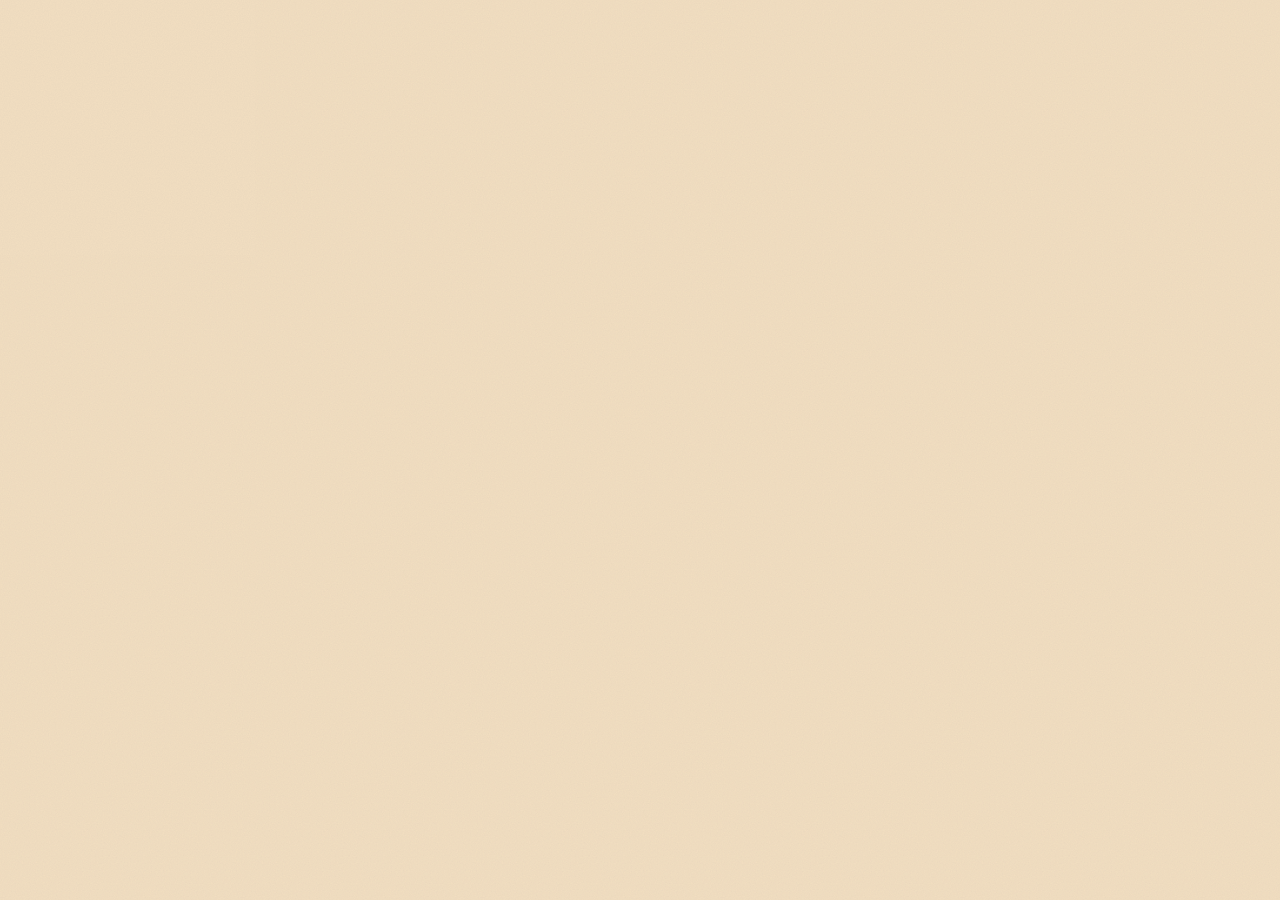
==== commit afa3bc37: "Add files via upload" ====
--- a/hackspett/index.html
+++ b/hackspett/index.html
@@ -21,8 +21,8 @@
   <link rel="preconnect" href="https://fonts.googleapis.com">
   <link rel="preconnect" href="https://fonts.gstatic.com" crossorigin>
   <link href="https://fonts.googleapis.com/css2?family=Archivo:wght@400;500;700&family=Special+Elite&family=Newsreader:ital,opsz,wght@0,6..72,400;0,6..72,600;1,6..72,400;1,6..72,700;1,6..72,800&display=swap" rel="stylesheet">
-  <script type="module" crossorigin src="./assets/main-CBr6T3GB.js"></script>
-  <link rel="stylesheet" crossorigin href="./assets/main-Bh6C2mFi.css">
+  <script type="module" crossorigin src="/hackspett/assets/main-CqqMpK4j.js"></script>
+  <link rel="stylesheet" crossorigin href="/hackspett/assets/main-Bh6C2mFi.css">
 </head>
 <body>
   <nav class="chapters" id="chapters" aria-label="Kapitel"></nav>
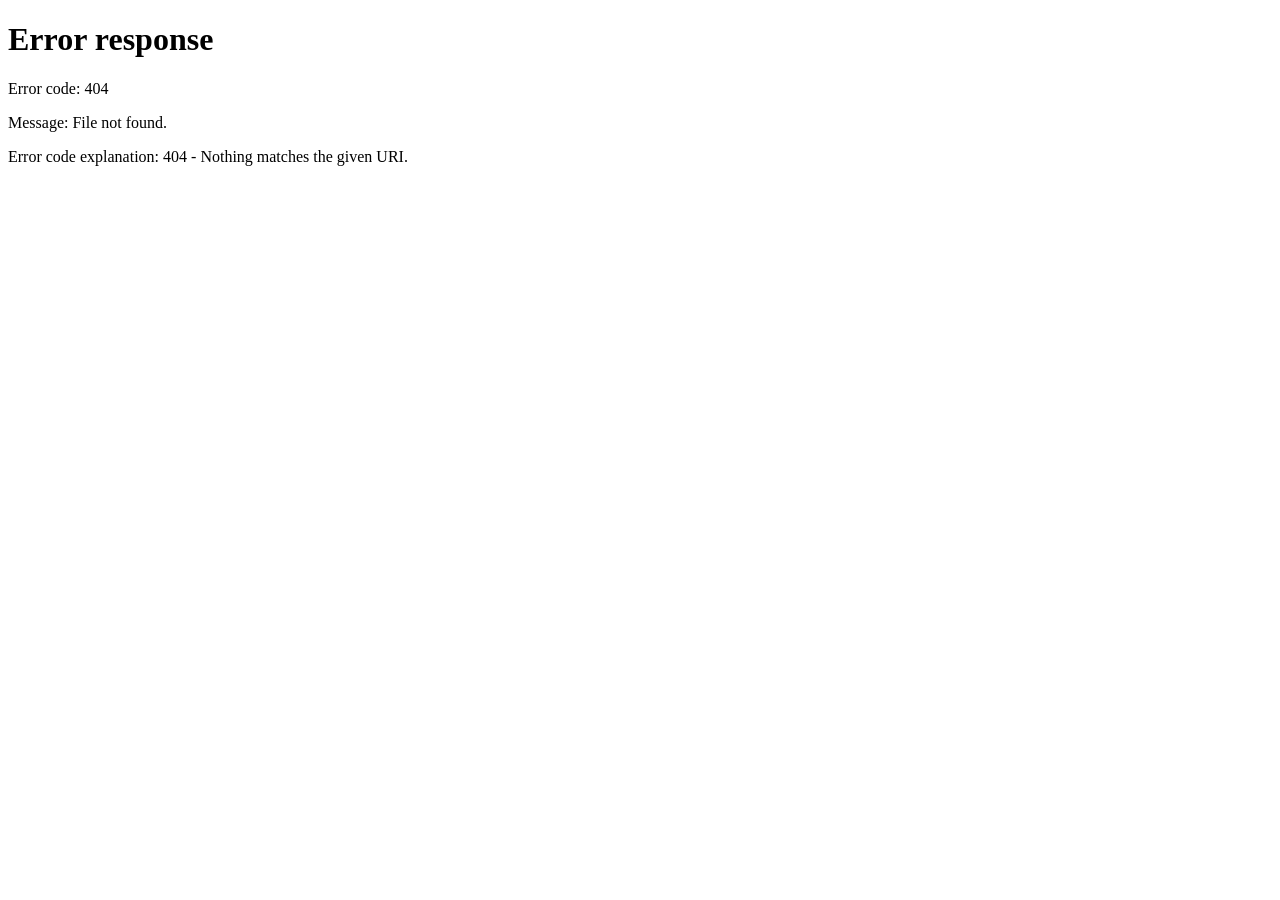
==== commit e99dae34: "Add files via upload" ====
--- a/hackspett/index.html
+++ b/hackspett/index.html
@@ -1,6 +1,7 @@
 <!doctype html>
 <html lang="sv">
 <head>
+  <script>if(!location.pathname.endsWith("/"))location.replace(location.pathname+"/"+location.search+location.hash)</script>
   <meta charset="utf-8">
   <meta name="viewport" content="width=device-width, initial-scale=1">
   <title>Hackspetten som stoppade en stadsdel</title>
@@ -21,8 +22,8 @@
   <link rel="preconnect" href="https://fonts.googleapis.com">
   <link rel="preconnect" href="https://fonts.gstatic.com" crossorigin>
   <link href="https://fonts.googleapis.com/css2?family=Archivo:wght@400;500;700&family=Special+Elite&family=Newsreader:ital,opsz,wght@0,6..72,400;0,6..72,600;1,6..72,400;1,6..72,700;1,6..72,800&display=swap" rel="stylesheet">
-  <script type="module" crossorigin src="/hackspett/assets/main-CqqMpK4j.js"></script>
-  <link rel="stylesheet" crossorigin href="/hackspett/assets/main-Bh6C2mFi.css">
+  <script type="module" crossorigin src="./assets/main-CBr6T3GB.js"></script>
+  <link rel="stylesheet" crossorigin href="./assets/main-Bh6C2mFi.css">
 </head>
 <body>
   <nav class="chapters" id="chapters" aria-label="Kapitel"></nav>
